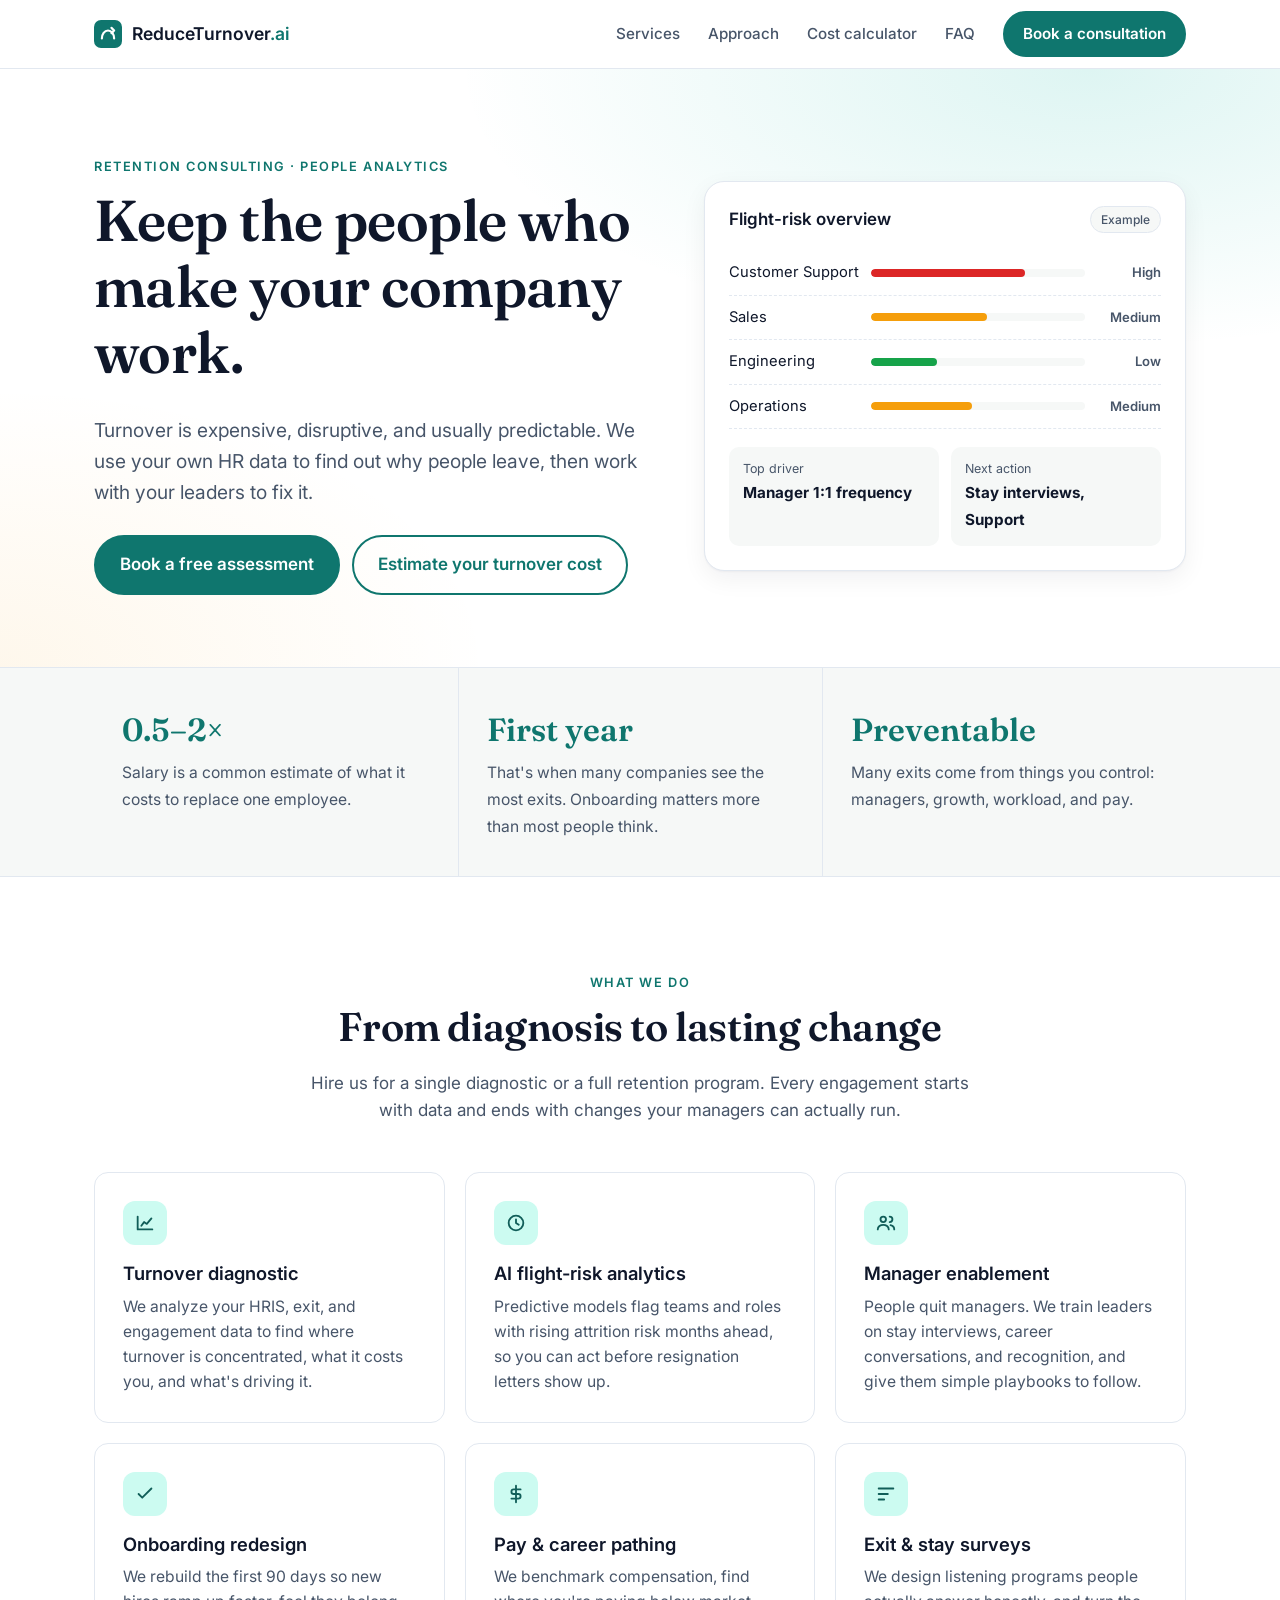
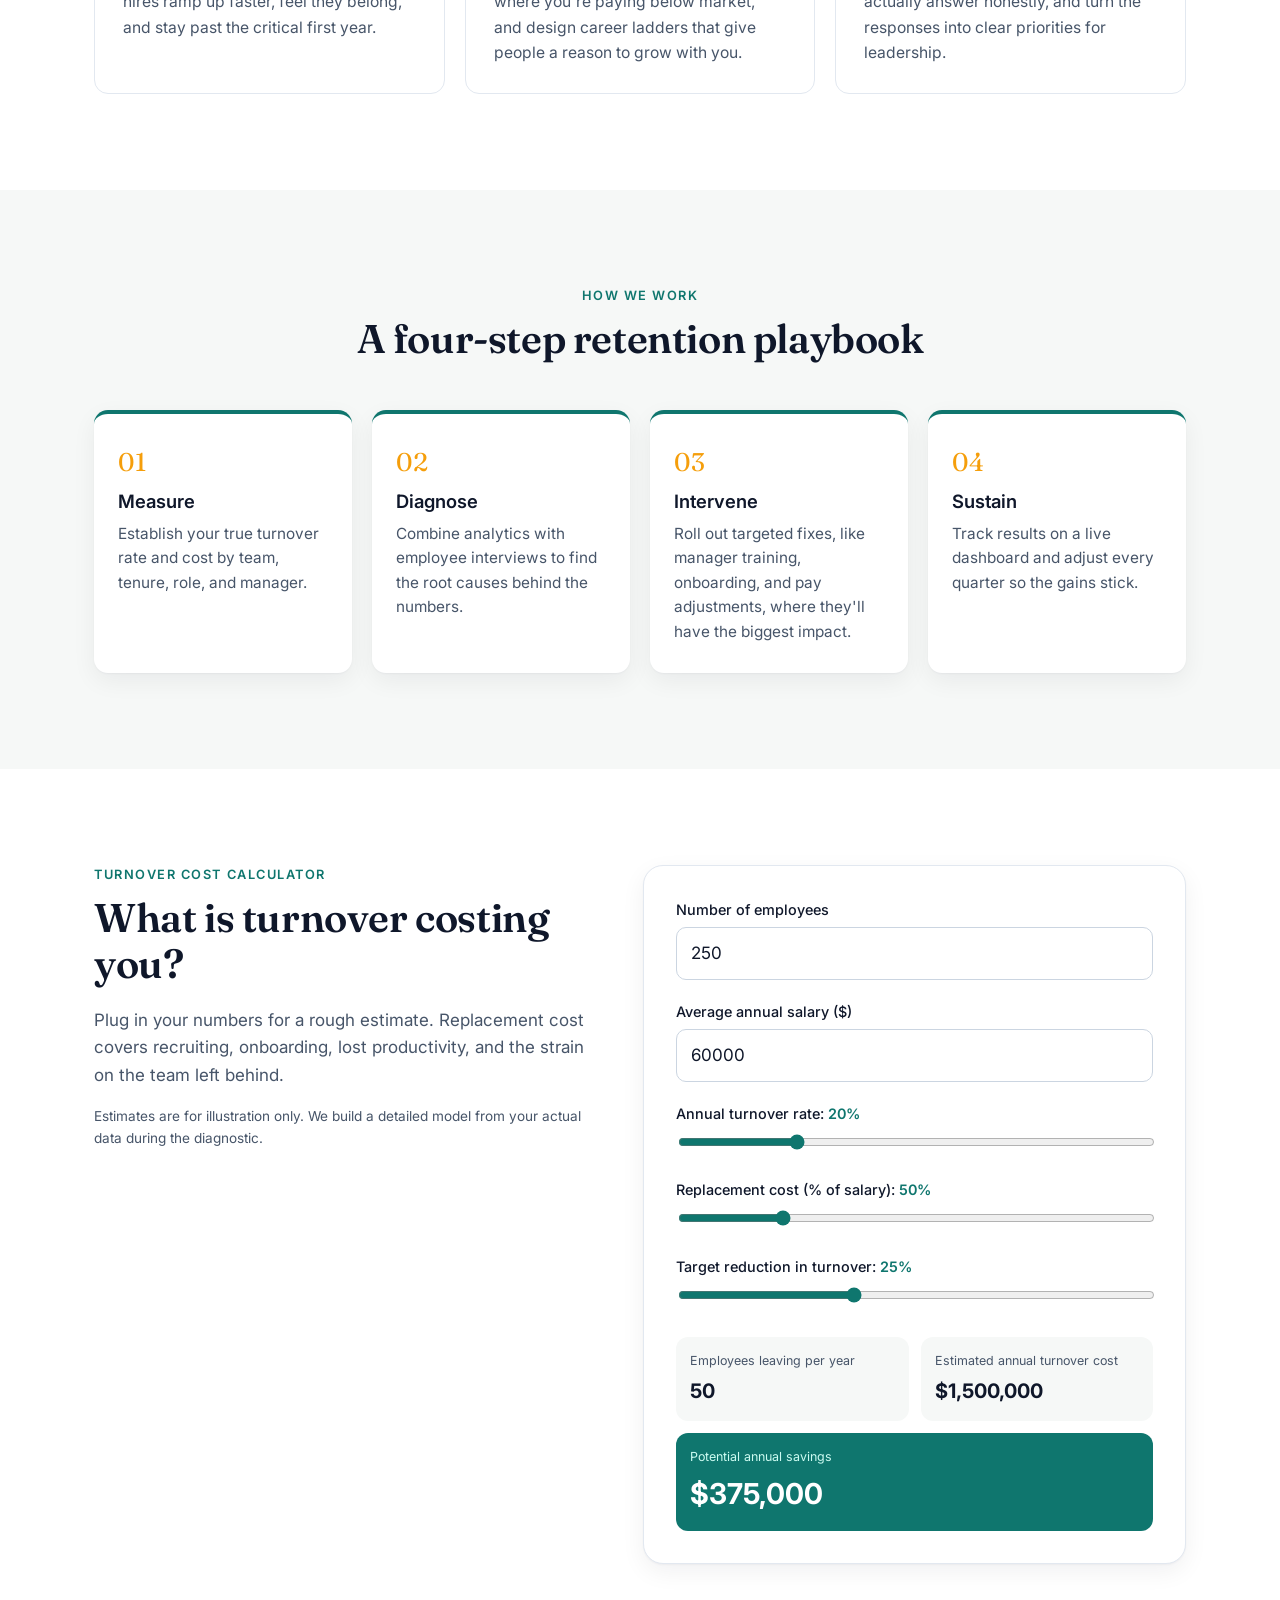
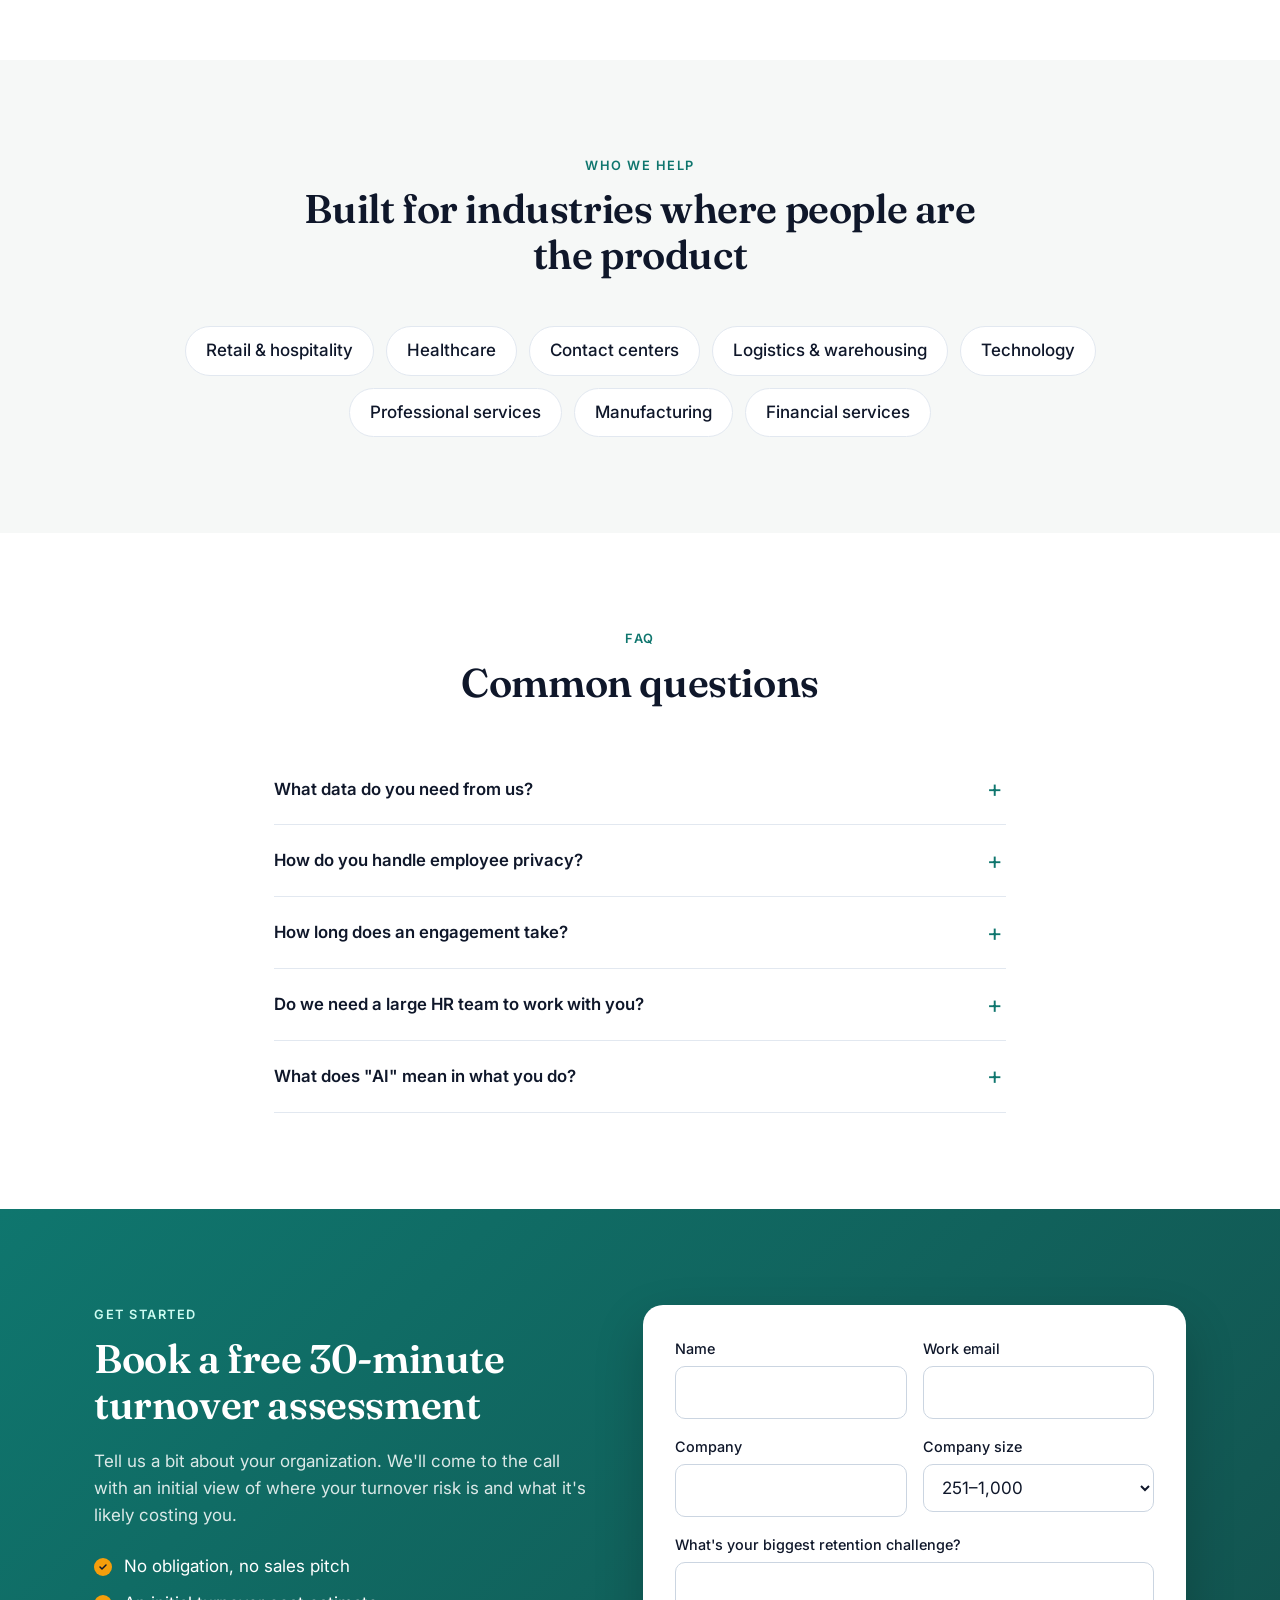
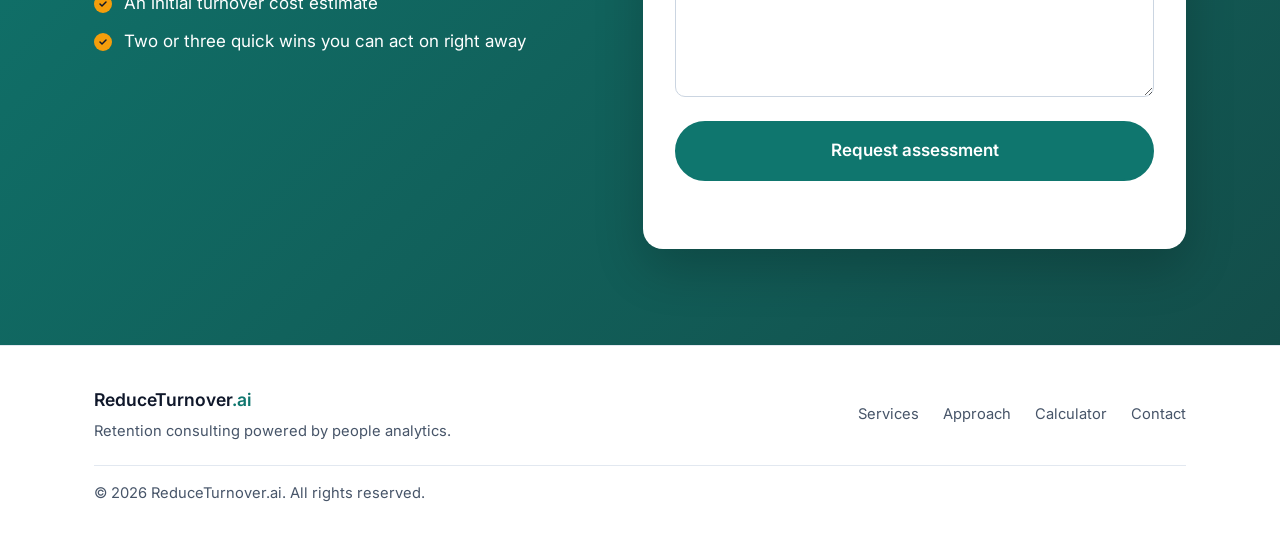
==== reduceturnover-website/index.html @ cee4a5d6 "Add ReduceTurnover.ai marketing website Static single-page site for a turnover-reduction consulting " ====
<!DOCTYPE html>
<html lang="en">
<head>
    <meta charset="utf-8">
    <meta name="viewport" content="width=device-width, initial-scale=1">
    <title>ReduceTurnover.ai | Keep the people who make your company work</title>
    <meta name="description" content="ReduceTurnover.ai is a retention consulting firm. We combine people analytics and hands-on consulting to help companies find why employees leave and fix it.">
    <meta property="og:title" content="ReduceTurnover.ai">
    <meta property="og:description" content="Retention consulting powered by people analytics. Find out why your people leave, and keep them.">
    <meta property="og:type" content="website">
    <meta property="og:url" content="https://reduceturnover.ai">
    <link rel="icon" href="favicon.svg" type="image/svg+xml">
    <link rel="preconnect" href="https://fonts.googleapis.com">
    <link rel="preconnect" href="https://fonts.gstatic.com" crossorigin>
    <link href="https://fonts.googleapis.com/css2?family=Fraunces:opsz,wght@9..144,500;9..144,600&family=Inter:wght@400;500;600&display=swap" rel="stylesheet">
    <link rel="stylesheet" href="styles.css">
</head>
<body>
    <a class="skip-link" href="#main">Skip to content</a>

    <header class="site-header">
        <div class="container nav">
            <a class="logo" href="#top" aria-label="ReduceTurnover.ai home">
                <svg width="28" height="28" viewBox="0 0 32 32" aria-hidden="true">
                    <rect width="32" height="32" rx="8" fill="var(--brand)"/>
                    <path d="M9 21c0-5 3-9 7-9s7 4 7 9" stroke="#fff" stroke-width="2.5" fill="none" stroke-linecap="round"/>
                    <path d="M20 9l3 3-3 3" stroke="#fff" stroke-width="2.5" fill="none" stroke-linecap="round" stroke-linejoin="round"/>
                </svg>
                <span>ReduceTurnover<span class="logo-dot">.ai</span></span>
            </a>
            <button class="nav-toggle" aria-expanded="false" aria-controls="nav-menu" aria-label="Open menu">
                <span></span><span></span><span></span>
            </button>
            <nav id="nav-menu" class="nav-menu">
                <a href="#services">Services</a>
                <a href="#approach">Approach</a>
                <a href="#calculator">Cost calculator</a>
                <a href="#faq">FAQ</a>
                <a class="btn btn-small" href="#contact">Book a consultation</a>
            </nav>
        </div>
    </header>

    <main id="main">
        <!-- Hero -->
        <section class="hero" id="top">
            <div class="container hero-grid">
                <div class="hero-copy">
                    <p class="eyebrow">Retention consulting &middot; People analytics</p>
                    <h1>Keep the people who make your company work.</h1>
                    <p class="lead">
                        Turnover is expensive, disruptive, and usually predictable.
                        We use your own HR data to find out why people leave, then
                        work with your leaders to fix it.
                    </p>
                    <div class="hero-actions">
                        <a class="btn" href="#contact">Book a free assessment</a>
                        <a class="btn btn-ghost" href="#calculator">Estimate your turnover cost</a>
                    </div>
                </div>
                <div class="hero-card" aria-label="Example retention dashboard">
                    <div class="dash-head">
                        <span>Flight-risk overview</span>
                        <span class="pill">Example</span>
                    </div>
                    <ul class="risk-list">
                        <li><span>Customer Support</span><span class="bar"><i style="width:72%" class="high"></i></span><b>High</b></li>
                        <li><span>Sales</span><span class="bar"><i style="width:54%" class="med"></i></span><b>Medium</b></li>
                        <li><span>Engineering</span><span class="bar"><i style="width:31%" class="low"></i></span><b>Low</b></li>
                        <li><span>Operations</span><span class="bar"><i style="width:47%" class="med"></i></span><b>Medium</b></li>
                    </ul>
                    <div class="dash-foot">
                        <div>
                            <small>Top driver</small>
                            <strong>Manager 1:1 frequency</strong>
                        </div>
                        <div>
                            <small>Next action</small>
                            <strong>Stay interviews, Support</strong>
                        </div>
                    </div>
                </div>
            </div>
        </section>

        <!-- Problem stats -->
        <section class="stats">
            <div class="container stats-grid">
                <div class="stat">
                    <strong>0.5&ndash;2&times;</strong>
                    <span>Salary is a common estimate of what it costs to replace one employee.</span>
                </div>
                <div class="stat">
                    <strong>First year</strong>
                    <span>That's when many companies see the most exits. Onboarding matters more than most people think.</span>
                </div>
                <div class="stat">
                    <strong>Preventable</strong>
                    <span>Many exits come from things you control: managers, growth, workload, and pay.</span>
                </div>
            </div>
        </section>

        <!-- Services -->
        <section class="section" id="services">
            <div class="container">
                <div class="section-head">
                    <p class="eyebrow">What we do</p>
                    <h2>From diagnosis to lasting change</h2>
                    <p>Hire us for a single diagnostic or a full retention program. Every engagement starts with data and ends with changes your managers can actually run.</p>
                </div>
                <div class="cards">
                    <article class="card">
                        <div class="icon" aria-hidden="true">
                            <svg viewBox="0 0 24 24"><path d="M4 19V5M4 19h16M8 15l3-4 3 2 5-6"/></svg>
                        </div>
                        <h3>Turnover diagnostic</h3>
                        <p>We analyze your HRIS, exit, and engagement data to find where turnover is concentrated, what it costs you, and what's driving it.</p>
                    </article>
                    <article class="card">
                        <div class="icon" aria-hidden="true">
                            <svg viewBox="0 0 24 24"><circle cx="12" cy="12" r="8"/><path d="M12 8v4l3 2"/></svg>
                        </div>
                        <h3>AI flight-risk analytics</h3>
                        <p>Predictive models flag teams and roles with rising attrition risk months ahead, so you can act before resignation letters show up.</p>
                    </article>
                    <article class="card">
                        <div class="icon" aria-hidden="true">
                            <svg viewBox="0 0 24 24"><circle cx="9" cy="8" r="3"/><path d="M3 19c0-3 3-5 6-5s6 2 6 5M16 11a3 3 0 100-6M21 19c0-2-1.5-4-4-4.6"/></svg>
                        </div>
                        <h3>Manager enablement</h3>
                        <p>People quit managers. We train leaders on stay interviews, career conversations, and recognition, and give them simple playbooks to follow.</p>
                    </article>
                    <article class="card">
                        <div class="icon" aria-hidden="true">
                            <svg viewBox="0 0 24 24"><path d="M5 12l4 4L19 6"/></svg>
                        </div>
                        <h3>Onboarding redesign</h3>
                        <p>We rebuild the first 90 days so new hires ramp up faster, feel they belong, and stay past the critical first year.</p>
                    </article>
                    <article class="card">
                        <div class="icon" aria-hidden="true">
                            <svg viewBox="0 0 24 24"><path d="M12 3v18M17 7H9.5a2.5 2.5 0 000 5h5a2.5 2.5 0 010 5H7"/></svg>
                        </div>
                        <h3>Pay &amp; career pathing</h3>
                        <p>We benchmark compensation, find where you're paying below market, and design career ladders that give people a reason to grow with you.</p>
                    </article>
                    <article class="card">
                        <div class="icon" aria-hidden="true">
                            <svg viewBox="0 0 24 24"><path d="M4 6h16M4 12h10M4 18h6"/></svg>
                        </div>
                        <h3>Exit &amp; stay surveys</h3>
                        <p>We design listening programs people actually answer honestly, and turn the responses into clear priorities for leadership.</p>
                    </article>
                </div>
            </div>
        </section>

        <!-- Approach -->
        <section class="section section-alt" id="approach">
            <div class="container">
                <div class="section-head">
                    <p class="eyebrow">How we work</p>
                    <h2>A four-step retention playbook</h2>
                </div>
                <ol class="steps">
                    <li>
                        <span class="step-num">01</span>
                        <h3>Measure</h3>
                        <p>Establish your true turnover rate and cost by team, tenure, role, and manager.</p>
                    </li>
                    <li>
                        <span class="step-num">02</span>
                        <h3>Diagnose</h3>
                        <p>Combine analytics with employee interviews to find the root causes behind the numbers.</p>
                    </li>
                    <li>
                        <span class="step-num">03</span>
                        <h3>Intervene</h3>
                        <p>Roll out targeted fixes, like manager training, onboarding, and pay adjustments, where they'll have the biggest impact.</p>
                    </li>
                    <li>
                        <span class="step-num">04</span>
                        <h3>Sustain</h3>
                        <p>Track results on a live dashboard and adjust every quarter so the gains stick.</p>
                    </li>
                </ol>
            </div>
        </section>

        <!-- Calculator -->
        <section class="section" id="calculator">
            <div class="container calc-grid">
                <div class="section-head left">
                    <p class="eyebrow">Turnover cost calculator</p>
                    <h2>What is turnover costing you?</h2>
                    <p>Plug in your numbers for a rough estimate. Replacement cost covers recruiting, onboarding, lost productivity, and the strain on the team left behind.</p>
                    <p class="fine">Estimates are for illustration only. We build a detailed model from your actual data during the diagnostic.</p>
                </div>
                <form class="calc" id="calc-form" novalidate>
                    <label>
                        <span>Number of employees</span>
                        <input type="number" id="employees" min="1" value="250" inputmode="numeric">
                    </label>
                    <label>
                        <span>Average annual salary ($)</span>
                        <input type="number" id="salary" min="0" step="1000" value="60000" inputmode="numeric">
                    </label>
                    <label>
                        <span>Annual turnover rate: <output id="rate-out">20%</output></span>
                        <input type="range" id="rate" min="1" max="80" value="20">
                    </label>
                    <label>
                        <span>Replacement cost (% of salary): <output id="cost-out">50%</output></span>
                        <input type="range" id="cost" min="10" max="200" step="5" value="50">
                    </label>
                    <label>
                        <span>Target reduction in turnover: <output id="reduce-out">25%</output></span>
                        <input type="range" id="reduce" min="5" max="60" step="5" value="25">
                    </label>
                    <div class="calc-results" aria-live="polite">
                        <div>
                            <small>Employees leaving per year</small>
                            <strong id="res-leavers">50</strong>
                        </div>
                        <div>
                            <small>Estimated annual turnover cost</small>
                            <strong id="res-cost">$1,500,000</strong>
                        </div>
                        <div class="highlight">
                            <small>Potential annual savings</small>
                            <strong id="res-savings">$375,000</strong>
                        </div>
                    </div>
                </form>
            </div>
        </section>

        <!-- Who we help -->
        <section class="section section-alt">
            <div class="container">
                <div class="section-head">
                    <p class="eyebrow">Who we help</p>
                    <h2>Built for industries where people are the product</h2>
                </div>
                <ul class="industries">
                    <li>Retail &amp; hospitality</li>
                    <li>Healthcare</li>
                    <li>Contact centers</li>
                    <li>Logistics &amp; warehousing</li>
                    <li>Technology</li>
                    <li>Professional services</li>
                    <li>Manufacturing</li>
                    <li>Financial services</li>
                </ul>
            </div>
        </section>

        <!-- FAQ -->
        <section class="section" id="faq">
            <div class="container narrow">
                <div class="section-head">
                    <p class="eyebrow">FAQ</p>
                    <h2>Common questions</h2>
                </div>
                <div class="faq">
                    <details>
                        <summary>What data do you need from us?</summary>
                        <p>At minimum, an anonymized export from your HRIS with hire dates, exit dates, role, team, and manager. Engagement surveys, exit interviews, and compensation data sharpen the analysis, but you don't need them to get started.</p>
                    </details>
                    <details>
                        <summary>How do you handle employee privacy?</summary>
                        <p>We work with de-identified data wherever possible, sign a DPA with every client, and only report results at a group level. Our models never flag individual employees to their managers.</p>
                    </details>
                    <details>
                        <summary>How long does an engagement take?</summary>
                        <p>A turnover diagnostic usually takes 4&ndash;6 weeks. Full retention programs run 6&ndash;12 months, with results tracked from the first quarter.</p>
                    </details>
                    <details>
                        <summary>Do we need a large HR team to work with you?</summary>
                        <p>No. Many of our clients have a small HR function. We do the heavy lifting and hand over tools and playbooks your team can keep running.</p>
                    </details>
                    <details>
                        <summary>What does "AI" mean in what you do?</summary>
                        <p>We use machine-learning models to spot patterns in your workforce data, such as which combinations of tenure, workload, and manager changes come before exits. People make the decisions. The models help you know where to look first.</p>
                    </details>
                </div>
            </div>
        </section>

        <!-- Contact -->
        <section class="section contact" id="contact">
            <div class="container contact-grid">
                <div>
                    <p class="eyebrow light">Get started</p>
                    <h2>Book a free 30-minute turnover assessment</h2>
                    <p>Tell us a bit about your organization. We'll come to the call with an initial view of where your turnover risk is and what it's likely costing you.</p>
                    <ul class="checks">
                        <li>No obligation, no sales pitch</li>
                        <li>An initial turnover cost estimate</li>
                        <li>Two or three quick wins you can act on right away</li>
                    </ul>
                </div>
                <form class="contact-form" id="contact-form" action="mailto:hello@reduceturnover.ai" method="post" enctype="text/plain">
                    <label>
                        <span>Name</span>
                        <input type="text" name="name" autocomplete="name" required>
                    </label>
                    <label>
                        <span>Work email</span>
                        <input type="email" name="email" autocomplete="email" required>
                    </label>
                    <label>
                        <span>Company</span>
                        <input type="text" name="company" autocomplete="organization">
                    </label>
                    <label>
                        <span>Company size</span>
                        <select name="size">
                            <option>1&ndash;50</option>
                            <option>51&ndash;250</option>
                            <option selected>251&ndash;1,000</option>
                            <option>1,001&ndash;5,000</option>
                            <option>5,000+</option>
                        </select>
                    </label>
                    <label class="full">
                        <span>What's your biggest retention challenge?</span>
                        <textarea name="message" rows="4"></textarea>
                    </label>
                    <button class="btn full" type="submit">Request assessment</button>
                    <p class="form-status full" id="form-status" role="status"></p>
                </form>
            </div>
        </section>
    </main>

    <footer class="site-footer">
        <div class="container footer-grid">
            <div>
                <a class="logo" href="#top">
                    <span>ReduceTurnover<span class="logo-dot">.ai</span></span>
                </a>
                <p>Retention consulting powered by people analytics.</p>
            </div>
            <nav aria-label="Footer">
                <a href="#services">Services</a>
                <a href="#approach">Approach</a>
                <a href="#calculator">Calculator</a>
                <a href="#contact">Contact</a>
            </nav>
            <p class="copyright">&copy; <span id="year">2026</span> ReduceTurnover.ai. All rights reserved.</p>
        </div>
    </footer>

    <script src="script.js"></script>
</body>
</html>
---- reduceturnover-website/styles.css ----
:root {
    --brand: #0f766e;
    --brand-dark: #115e59;
    --brand-soft: #ccfbf1;
    --accent: #f59e0b;
    --ink: #0f172a;
    --muted: #475569;
    --line: #e2e8f0;
    --bg: #ffffff;
    --bg-alt: #f6f8f7;
    --card: #ffffff;
    --high: #dc2626;
    --med: #f59e0b;
    --low: #16a34a;
    --radius: 14px;
    --shadow: 0 1px 2px rgba(15, 23, 42, .04), 0 8px 24px rgba(15, 23, 42, .06);
    --font-sans: "Inter", system-ui, -apple-system, "Segoe UI", Roboto, sans-serif;
    --font-serif: "Fraunces", Georgia, serif;
}

*,
*::before,
*::after {
    box-sizing: border-box;
}

html {
    scroll-behavior: smooth;
    scroll-padding-top: 80px;
}

body {
    margin: 0;
    font-family: var(--font-sans);
    font-size: 17px;
    line-height: 1.6;
    color: var(--ink);
    background: var(--bg);
    -webkit-font-smoothing: antialiased;
}

img,
svg {
    display: block;
}

a {
    color: var(--brand);
}

h1,
h2,
h3 {
    line-height: 1.15;
    margin: 0 0 .5em;
}

h1,
h2 {
    font-family: var(--font-serif);
    font-weight: 600;
    letter-spacing: -.01em;
}

h1 {
    font-size: clamp(2.3rem, 5vw, 3.6rem);
}

h2 {
    font-size: clamp(1.8rem, 3.5vw, 2.5rem);
}

h3 {
    font-size: 1.15rem;
    font-weight: 600;
}

p {
    margin: 0 0 1em;
}

.container {
    width: 100%;
    max-width: 1140px;
    margin: 0 auto;
    padding: 0 24px;
}

.narrow {
    max-width: 780px;
}

.skip-link {
    position: absolute;
    left: -9999px;
    top: 8px;
    background: var(--ink);
    color: #fff;
    padding: 8px 14px;
    border-radius: 8px;
    z-index: 100;
}

.skip-link:focus {
    left: 8px;
}

:focus-visible {
    outline: 3px solid var(--accent);
    outline-offset: 2px;
}

/* Buttons */
.btn {
    display: inline-flex;
    align-items: center;
    justify-content: center;
    gap: 8px;
    padding: 14px 24px;
    border: 2px solid var(--brand);
    border-radius: 999px;
    background: var(--brand);
    color: #fff;
    font: inherit;
    font-weight: 600;
    text-decoration: none;
    cursor: pointer;
    transition: background .15s, border-color .15s, transform .15s;
}

.btn:hover {
    background: var(--brand-dark);
    border-color: var(--brand-dark);
    transform: translateY(-1px);
}

.btn-ghost {
    background: transparent;
    color: var(--brand);
}

.btn-ghost:hover {
    background: var(--brand-soft);
    border-color: var(--brand);
}

.btn-small {
    padding: 9px 18px;
    font-size: .95rem;
}

.eyebrow {
    font-size: .8rem;
    font-weight: 600;
    letter-spacing: .12em;
    text-transform: uppercase;
    color: var(--brand);
    margin-bottom: .8em;
}

.eyebrow.light {
    color: var(--brand-soft);
}

/* Header */
.site-header {
    position: sticky;
    top: 0;
    z-index: 50;
    background: rgba(255, 255, 255, .9);
    backdrop-filter: saturate(180%) blur(10px);
    border-bottom: 1px solid var(--line);
}

.nav {
    display: flex;
    align-items: center;
    justify-content: space-between;
    height: 68px;
}

.logo {
    display: inline-flex;
    align-items: center;
    gap: 10px;
    font-weight: 600;
    font-size: 1.1rem;
    color: var(--ink);
    text-decoration: none;
}

.logo-dot {
    color: var(--brand);
}

.nav-menu {
    display: flex;
    align-items: center;
    gap: 28px;
}

.nav-menu a:not(.btn) {
    color: var(--muted);
    text-decoration: none;
    font-weight: 500;
    font-size: .95rem;
}

.nav-menu a:not(.btn):hover {
    color: var(--ink);
}

.nav-toggle {
    display: none;
    width: 44px;
    height: 44px;
    padding: 10px;
    border: 0;
    background: none;
    cursor: pointer;
}

.nav-toggle span {
    display: block;
    height: 2px;
    margin: 5px 0;
    background: var(--ink);
    border-radius: 2px;
}

/* Hero */
.hero {
    padding: 88px 0 72px;
    background:
        radial-gradient(900px 400px at 85% 0%, rgba(20, 184, 166, .14), transparent 70%),
        radial-gradient(700px 400px at 0% 100%, rgba(245, 158, 11, .08), transparent 70%);
}

.hero-grid {
    display: grid;
    grid-template-columns: 1.15fr 1fr;
    gap: 56px;
    align-items: center;
}

.lead {
    font-size: 1.2rem;
    color: var(--muted);
    max-width: 560px;
}

.hero-actions {
    display: flex;
    flex-wrap: wrap;
    gap: 12px;
    margin-top: 28px;
}

.hero-card {
    background: var(--card);
    border: 1px solid var(--line);
    border-radius: 20px;
    box-shadow: var(--shadow);
    padding: 24px;
}

.dash-head {
    display: flex;
    justify-content: space-between;
    align-items: center;
    font-weight: 600;
    margin-bottom: 18px;
}

.pill {
    font-size: .75rem;
    font-weight: 500;
    padding: 3px 10px;
    border-radius: 999px;
    background: var(--bg-alt);
    color: var(--muted);
    border: 1px solid var(--line);
}

.risk-list {
    list-style: none;
    margin: 0;
    padding: 0;
}

.risk-list li {
    display: grid;
    grid-template-columns: 130px 1fr 64px;
    align-items: center;
    gap: 12px;
    padding: 10px 0;
    font-size: .92rem;
    border-bottom: 1px dashed var(--line);
}

.risk-list b {
    font-weight: 600;
    font-size: .82rem;
    text-align: right;
    color: var(--muted);
}

.bar {
    height: 8px;
    background: var(--bg-alt);
    border-radius: 99px;
    overflow: hidden;
}

.bar i {
    display: block;
    height: 100%;
    border-radius: 99px;
}

.bar .high { background: var(--high); }
.bar .med { background: var(--med); }
.bar .low { background: var(--low); }

.dash-foot {
    display: grid;
    grid-template-columns: 1fr 1fr;
    gap: 12px;
    margin-top: 18px;
}

.dash-foot div {
    background: var(--bg-alt);
    border-radius: 10px;
    padding: 12px 14px;
}

.dash-foot small,
.calc-results small {
    display: block;
    color: var(--muted);
    font-size: .78rem;
}

.dash-foot strong {
    font-size: .95rem;
}

/* Stats */
.stats {
    border-top: 1px solid var(--line);
    border-bottom: 1px solid var(--line);
    background: var(--bg-alt);
}

.stats-grid {
    display: grid;
    grid-template-columns: repeat(3, 1fr);
}

.stat {
    padding: 36px 28px;
}

.stat + .stat {
    border-left: 1px solid var(--line);
}

.stat strong {
    display: block;
    font-family: var(--font-serif);
    font-size: 2rem;
    font-weight: 600;
    color: var(--brand);
    margin-bottom: 4px;
}

.stat span {
    color: var(--muted);
    font-size: .98rem;
}

/* Sections */
.section {
    padding: 96px 0;
}

.section-alt {
    background: var(--bg-alt);
}

.section-head {
    max-width: 680px;
    margin: 0 auto 48px;
    text-align: center;
}

.section-head p:not(.eyebrow) {
    color: var(--muted);
}

.section-head.left {
    text-align: left;
    margin: 0;
}

/* Service cards */
.cards {
    display: grid;
    grid-template-columns: repeat(3, 1fr);
    gap: 20px;
}

.card {
    background: var(--card);
    border: 1px solid var(--line);
    border-radius: var(--radius);
    padding: 28px;
    transition: box-shadow .2s, transform .2s;
}

.card:hover {
    box-shadow: var(--shadow);
    transform: translateY(-2px);
}

.card p {
    color: var(--muted);
    margin: 0;
    font-size: .98rem;
}

.icon {
    width: 44px;
    height: 44px;
    display: grid;
    place-items: center;
    border-radius: 12px;
    background: var(--brand-soft);
    margin-bottom: 18px;
}

.icon svg {
    width: 22px;
    height: 22px;
    fill: none;
    stroke: var(--brand-dark);
    stroke-width: 2;
    stroke-linecap: round;
    stroke-linejoin: round;
}

/* Steps */
.steps {
    list-style: none;
    margin: 0;
    padding: 0;
    display: grid;
    grid-template-columns: repeat(4, 1fr);
    gap: 20px;
    counter-reset: step;
}

.steps li {
    position: relative;
    background: var(--card);
    border-radius: var(--radius);
    padding: 28px 24px;
    border-top: 4px solid var(--brand);
    box-shadow: var(--shadow);
}

.steps p {
    color: var(--muted);
    margin: 0;
    font-size: .96rem;
}

.step-num {
    display: block;
    font-family: var(--font-serif);
    font-size: 1.6rem;
    color: var(--accent);
    margin-bottom: 8px;
}

/* Calculator */
.calc-grid {
    display: grid;
    grid-template-columns: 1fr 1.1fr;
    gap: 56px;
    align-items: start;
}

.fine {
    font-size: .85rem;
}

.calc {
    display: grid;
    gap: 20px;
    background: var(--card);
    border: 1px solid var(--line);
    border-radius: 20px;
    padding: 32px;
    box-shadow: var(--shadow);
}

label span {
    display: block;
    font-size: .9rem;
    font-weight: 500;
    margin-bottom: 6px;
}

output {
    color: var(--brand);
    font-weight: 600;
}

input[type="number"],
input[type="text"],
input[type="email"],
select,
textarea {
    width: 100%;
    padding: 12px 14px;
    border: 1px solid #cbd5e1;
    border-radius: 10px;
    font: inherit;
    color: var(--ink);
    background: #fff;
}

input:focus,
select:focus,
textarea:focus {
    outline: none;
    border-color: var(--brand);
    box-shadow: 0 0 0 3px rgba(15, 118, 110, .18);
}

input[type="range"] {
    width: 100%;
    accent-color: var(--brand);
}

.calc-results {
    display: grid;
    grid-template-columns: 1fr 1fr;
    gap: 12px;
    margin-top: 6px;
}

.calc-results div {
    background: var(--bg-alt);
    border-radius: 12px;
    padding: 14px;
}

.calc-results strong {
    display: block;
    font-size: 1.25rem;
    margin-top: 4px;
    white-space: nowrap;
}

.calc-results .highlight {
    grid-column: 1 / -1;
    background: var(--brand);
    color: #fff;
}

.calc-results .highlight strong {
    font-size: 1.8rem;
}

.calc-results .highlight small {
    color: var(--brand-soft);
}

/* Industries */
.industries {
    list-style: none;
    margin: 0;
    padding: 0;
    display: flex;
    flex-wrap: wrap;
    justify-content: center;
    gap: 12px;
}

.industries li {
    padding: 10px 20px;
    border: 1px solid var(--line);
    background: var(--card);
    border-radius: 999px;
    font-weight: 500;
}

/* FAQ */
.faq details {
    border-bottom: 1px solid var(--line);
    padding: 6px 0;
}

.faq summary {
    cursor: pointer;
    list-style: none;
    padding: 16px 40px 16px 0;
    font-weight: 600;
    font-size: 1.05rem;
    position: relative;
}

.faq summary::-webkit-details-marker {
    display: none;
}

.faq summary::after {
    content: "+";
    position: absolute;
    right: 4px;
    top: 50%;
    transform: translateY(-50%);
    font-size: 1.5rem;
    font-weight: 400;
    color: var(--brand);
    transition: transform .2s;
}

.faq details[open] summary::after {
    transform: translateY(-50%) rotate(45deg);
}

.faq details p {
    color: var(--muted);
    padding-right: 40px;
}

/* Contact */
.contact {
    background: linear-gradient(135deg, #0f766e, #134e4a);
    color: #fff;
}

.contact p {
    color: rgba(255, 255, 255, .85);
}

.contact-grid {
    display: grid;
    grid-template-columns: 1fr 1.1fr;
    gap: 56px;
    align-items: start;
}

.checks {
    list-style: none;
    padding: 0;
    margin: 24px 0 0;
}

.checks li {
    position: relative;
    padding-left: 30px;
    margin-bottom: 10px;
}

.checks li::before {
    content: "";
    position: absolute;
    left: 0;
    top: 5px;
    width: 18px;
    height: 18px;
    border-radius: 50%;
    background: var(--accent) url("data:image/svg+xml,%3Csvg xmlns='http://www.w3.org/2000/svg' viewBox='0 0 24 24'%3E%3Cpath d='M6 12l4 4 8-8' stroke='%230f172a' stroke-width='3' fill='none' stroke-linecap='round' stroke-linejoin='round'/%3E%3C/svg%3E") center/12px no-repeat;
}

.contact-form {
    display: grid;
    grid-template-columns: 1fr 1fr;
    gap: 16px;
    background: #fff;
    color: var(--ink);
    padding: 32px;
    border-radius: 20px;
    box-shadow: 0 20px 50px rgba(0, 0, 0, .2);
}

.contact-form .full {
    grid-column: 1 / -1;
}

.form-status {
    margin: 0;
    min-height: 1.4em;
    font-size: .9rem;
    color: var(--brand-dark) !important;
}

/* Footer */
.site-footer {
    padding: 40px 0;
    border-top: 1px solid var(--line);
    font-size: .92rem;
    color: var(--muted);
}

.footer-grid {
    display: grid;
    grid-template-columns: 1fr auto;
    gap: 16px 32px;
    align-items: center;
}

.footer-grid p {
    margin: 6px 0 0;
}

.site-footer nav {
    display: flex;
    gap: 24px;
}

.site-footer nav a {
    color: var(--muted);
    text-decoration: none;
}

.site-footer nav a:hover {
    color: var(--ink);
}

.copyright {
    grid-column: 1 / -1;
    padding-top: 16px;
    border-top: 1px solid var(--line);
}

/* Responsive */
@media (max-width: 960px) {
    .hero-grid,
    .calc-grid,
    .contact-grid {
        grid-template-columns: 1fr;
        gap: 40px;
    }

    .cards {
        grid-template-columns: repeat(2, 1fr);
    }

    .steps {
        grid-template-columns: repeat(2, 1fr);
    }
}

@media (max-width: 760px) {
    body {
        font-size: 16px;
    }

    .container {
        padding: 0 16px;
    }

    .nav-toggle {
        display: block;
    }

    .nav-menu {
        display: none;
        position: absolute;
        top: 68px;
        left: 0;
        right: 0;
        flex-direction: column;
        align-items: stretch;
        gap: 0;
        padding: 8px 16px 20px;
        background: #fff;
        border-bottom: 1px solid var(--line);
        box-shadow: var(--shadow);
    }

    .nav-menu.open {
        display: flex;
    }

    .nav-menu a:not(.btn) {
        padding: 14px 4px;
        border-bottom: 1px solid var(--line);
    }

    .nav-menu .btn {
        margin-top: 14px;
    }

    .hero {
        padding: 56px 0 48px;
    }

    .section {
        padding: 64px 0;
    }

    .stats-grid,
    .cards,
    .steps {
        grid-template-columns: 1fr;
    }

    .stat + .stat {
        border-left: 0;
        border-top: 1px solid var(--line);
    }

    .stat {
        padding: 24px 0;
    }

    .risk-list li {
        grid-template-columns: 110px 1fr 56px;
    }

    .calc,
    .contact-form {
        padding: 22px;
    }

    .contact-form {
        grid-template-columns: 1fr;
    }

    .footer-grid {
        grid-template-columns: 1fr;
    }

    .site-footer nav {
        flex-wrap: wrap;
        gap: 12px 20px;
    }
}

@media (prefers-reduced-motion: reduce) {
    html {
        scroll-behavior: auto;
    }

    * {
        transition: none !important;
    }
}
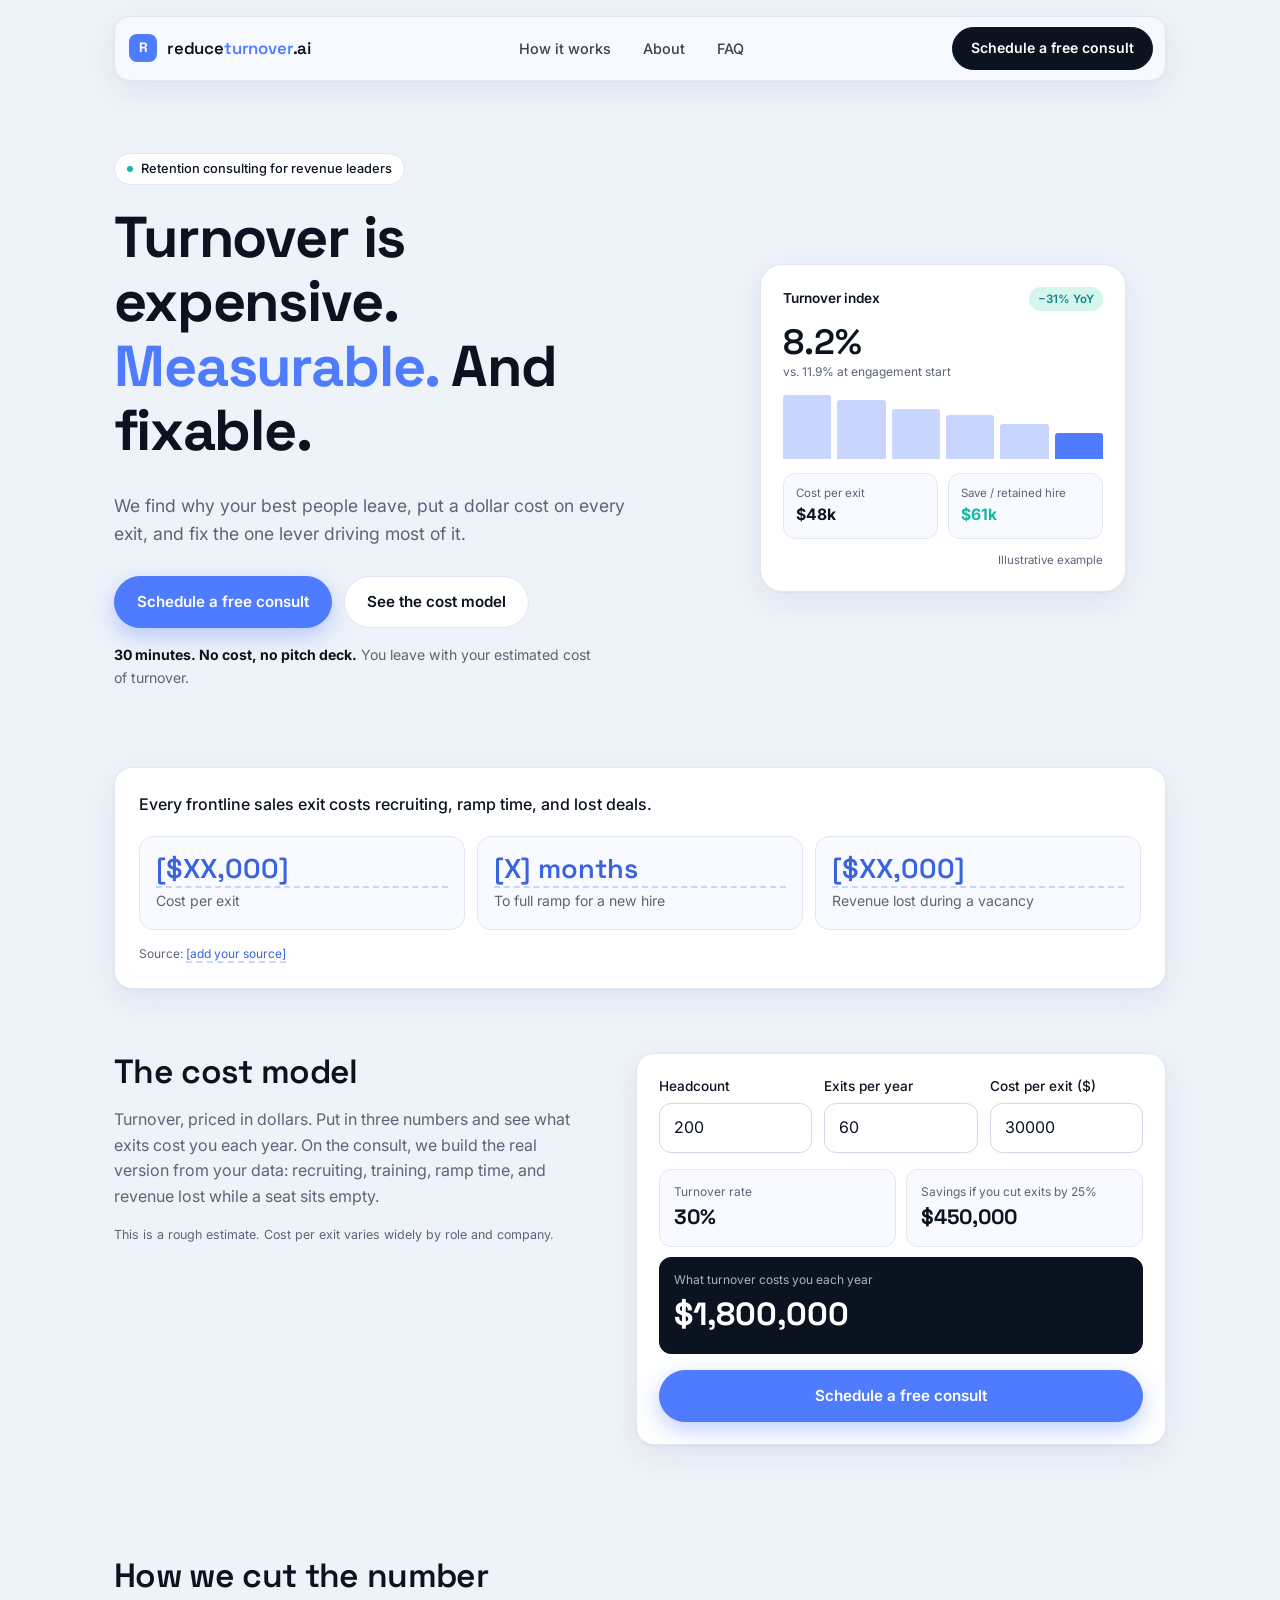
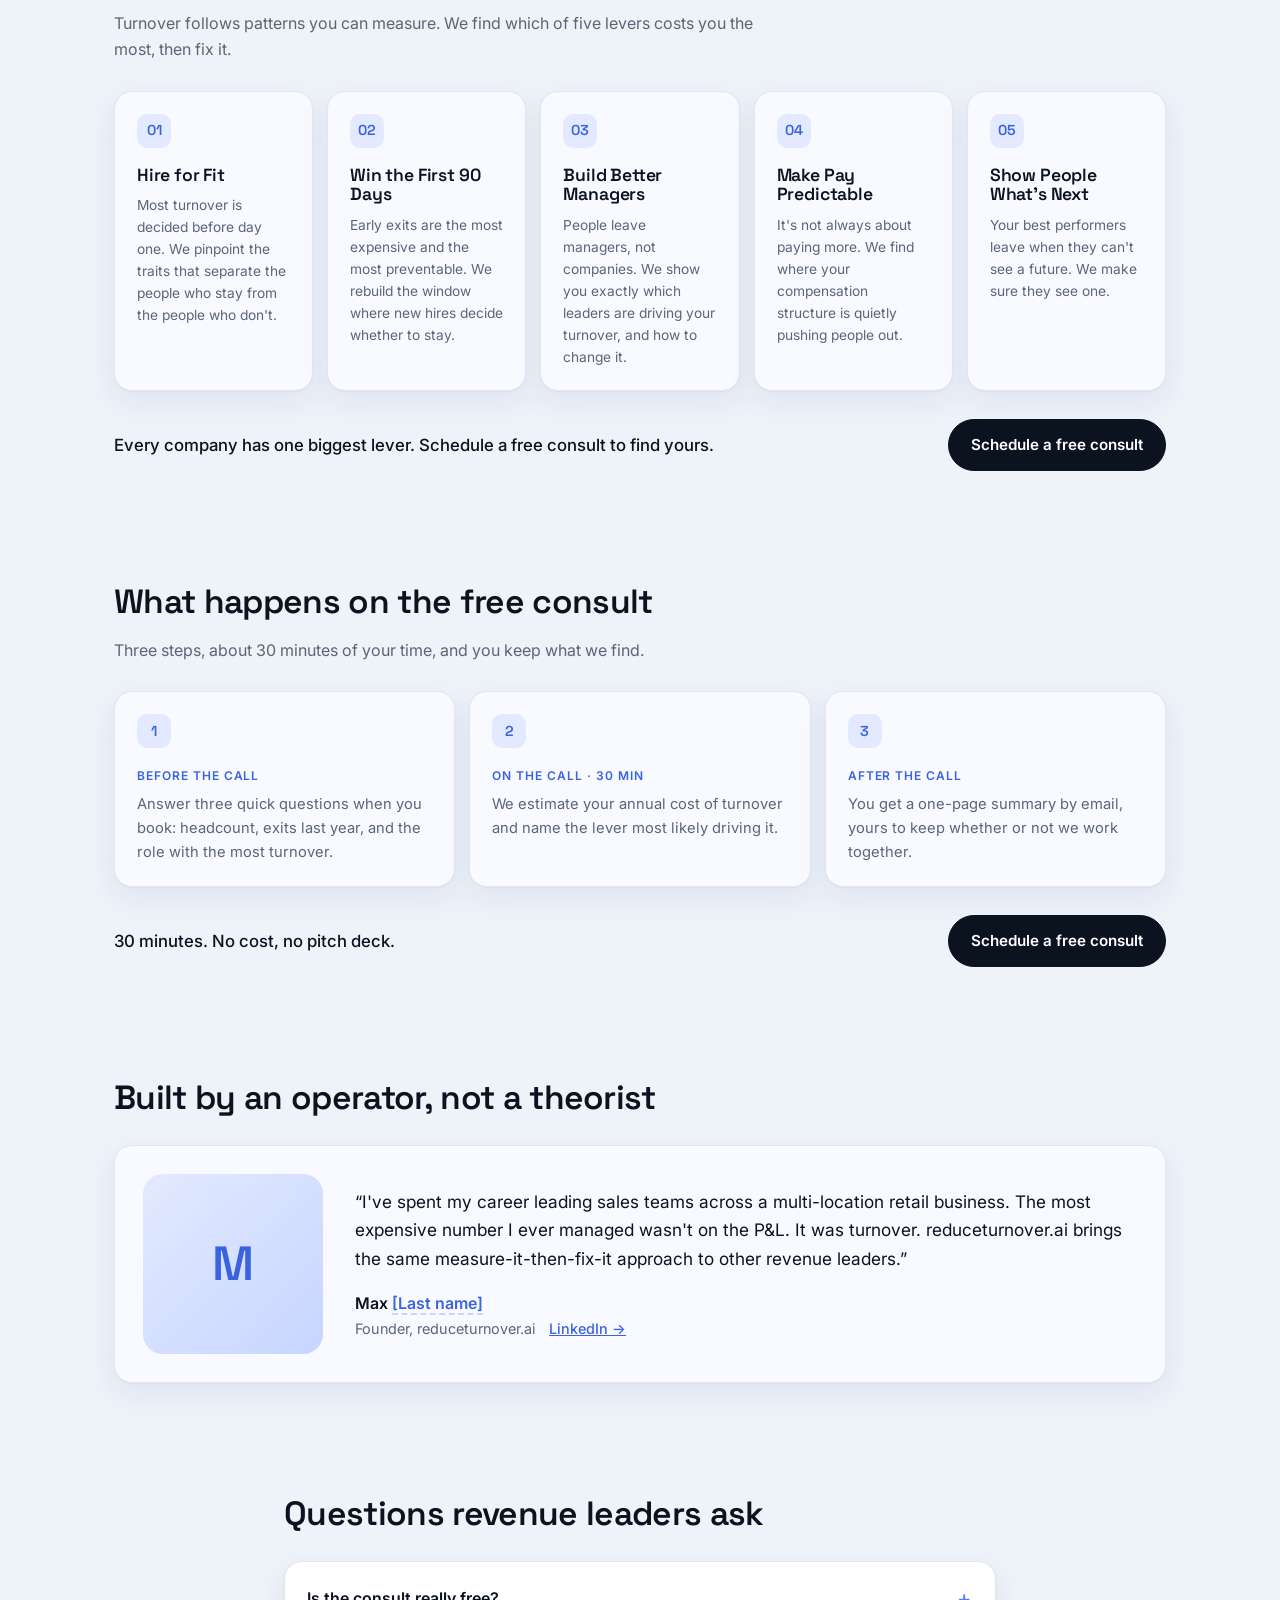
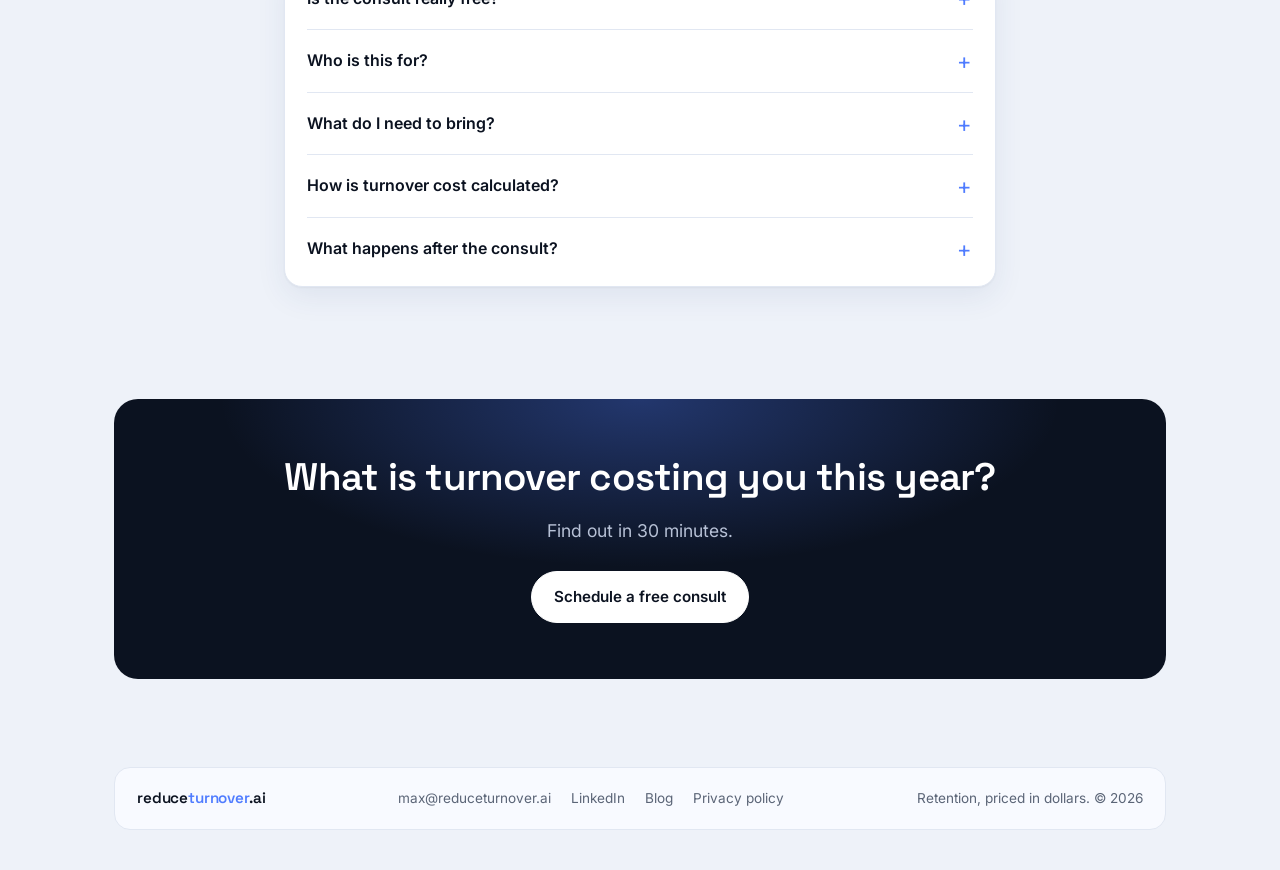
==== commit e6ea7afd: "Rebuild reduceturnover.ai site from launch package Single landing page aimed at one action, "Schedul" ====
--- a/reduceturnover-website/index.html
+++ b/reduceturnover-website/index.html
@@ -3,40 +3,110 @@
 <head>
     <meta charset="utf-8">
     <meta name="viewport" content="width=device-width, initial-scale=1">
-    <title>ReduceTurnover.ai | Keep the people who make your company work</title>
-    <meta name="description" content="ReduceTurnover.ai is a retention consulting firm. We combine people analytics and hands-on consulting to help companies find why employees leave and fix it.">
-    <meta property="og:title" content="ReduceTurnover.ai">
-    <meta property="og:description" content="Retention consulting powered by people analytics. Find out why your people leave, and keep them.">
+    <title>Reduce Turnover | Retention Consulting for Revenue Leaders</title>
+    <meta name="description" content="We diagnose why your best people leave, price the real cost of every exit, and fix the lever driving your turnover. Book a free 30-minute diagnosis.">
+    <link rel="canonical" href="https://reduceturnover.ai/">
+
     <meta property="og:type" content="website">
-    <meta property="og:url" content="https://reduceturnover.ai">
+    <meta property="og:site_name" content="reduceturnover.ai">
+    <meta property="og:url" content="https://reduceturnover.ai/">
+    <meta property="og:title" content="Turnover is expensive. Measurable. And fixable.">
+    <meta property="og:description" content="Retention consulting for revenue leaders. We price every exit in dollars and fix the biggest lever behind your turnover.">
+    <meta property="og:image" content="https://reduceturnover.ai/og-image.png">
+    <meta property="og:image:width" content="1200">
+    <meta property="og:image:height" content="630">
+    <meta name="twitter:card" content="summary_large_image">
+
     <link rel="icon" href="favicon.svg" type="image/svg+xml">
     <link rel="preconnect" href="https://fonts.googleapis.com">
     <link rel="preconnect" href="https://fonts.gstatic.com" crossorigin>
-    <link href="https://fonts.googleapis.com/css2?family=Fraunces:opsz,wght@9..144,500;9..144,600&family=Inter:wght@400;500;600&display=swap" rel="stylesheet">
+    <link href="https://fonts.googleapis.com/css2?family=Inter:wght@400;500;600&family=Space+Grotesk:wght@500;600;700&display=swap" rel="stylesheet">
     <link rel="stylesheet" href="styles.css">
+
+    <!-- Analytics: uncomment ONE of these once the domain is live. -->
+    <!-- <script defer data-domain="reduceturnover.ai" src="https://plausible.io/js/script.js"></script> -->
+    <!-- <script async src="https://www.googletagmanager.com/gtag/js?id=G-XXXXXXX"></script>
+    <script>window.dataLayer=window.dataLayer||[];function gtag(){dataLayer.push(arguments);}gtag('js',new Date());gtag('config','G-XXXXXXX');</script> -->
+
+    <script type="application/ld+json">
+    {
+        "@context": "https://schema.org",
+        "@graph": [
+            {
+                "@type": "Organization",
+                "@id": "https://reduceturnover.ai/#org",
+                "name": "reduceturnover.ai",
+                "url": "https://reduceturnover.ai/",
+                "logo": "https://reduceturnover.ai/favicon.svg",
+                "email": "max@reduceturnover.ai",
+                "slogan": "Retention, priced in dollars.",
+                "founder": {
+                    "@type": "Person",
+                    "name": "Max [Last name]",
+                    "jobTitle": "Founder",
+                    "sameAs": ["https://www.linkedin.com/in/your-profile"]
+                }
+            },
+            {
+                "@type": "ProfessionalService",
+                "@id": "https://reduceturnover.ai/#service",
+                "name": "reduceturnover.ai",
+                "url": "https://reduceturnover.ai/",
+                "description": "Retention consulting for sales and revenue leaders. We diagnose why your best people leave, price the real cost of every exit, and fix the lever driving your turnover.",
+                "areaServed": "United States",
+                "parentOrganization": { "@id": "https://reduceturnover.ai/#org" },
+                "serviceType": "Employee retention consulting"
+            },
+            {
+                "@type": "FAQPage",
+                "mainEntity": [
+                    {
+                        "@type": "Question",
+                        "name": "Is the consult really free?",
+                        "acceptedAnswer": { "@type": "Answer", "text": "Yes. It's 30 minutes with no obligation." }
+                    },
+                    {
+                        "@type": "Question",
+                        "name": "Who is this for?",
+                        "acceptedAnswer": { "@type": "Answer", "text": "Sales and revenue leaders with frontline, commissioned, or retail teams." }
+                    },
+                    {
+                        "@type": "Question",
+                        "name": "What do I need to bring?",
+                        "acceptedAnswer": { "@type": "Answer", "text": "Your rough headcount and how many people left last year. That's enough to start." }
+                    },
+                    {
+                        "@type": "Question",
+                        "name": "How is turnover cost calculated?",
+                        "acceptedAnswer": { "@type": "Answer", "text": "We add up recruiting, training, ramp time, and the revenue lost while the seat is empty or filled by someone still ramping." }
+                    },
+                    {
+                        "@type": "Question",
+                        "name": "What happens after the consult?",
+                        "acceptedAnswer": { "@type": "Answer", "text": "If there's a fit, we propose a focused engagement on your biggest lever. If not, you keep the one-page summary." }
+                    }
+                ]
+            }
+        ]
+    }
+    </script>
 </head>
 <body>
     <a class="skip-link" href="#main">Skip to content</a>
 
     <header class="site-header">
-        <div class="container nav">
-            <a class="logo" href="#top" aria-label="ReduceTurnover.ai home">
-                <svg width="28" height="28" viewBox="0 0 32 32" aria-hidden="true">
-                    <rect width="32" height="32" rx="8" fill="var(--brand)"/>
-                    <path d="M9 21c0-5 3-9 7-9s7 4 7 9" stroke="#fff" stroke-width="2.5" fill="none" stroke-linecap="round"/>
-                    <path d="M20 9l3 3-3 3" stroke="#fff" stroke-width="2.5" fill="none" stroke-linecap="round" stroke-linejoin="round"/>
-                </svg>
-                <span>ReduceTurnover<span class="logo-dot">.ai</span></span>
-            </a>
-            <button class="nav-toggle" aria-expanded="false" aria-controls="nav-menu" aria-label="Open menu">
-                <span></span><span></span><span></span>
-            </button>
-            <nav id="nav-menu" class="nav-menu">
-                <a href="#services">Services</a>
-                <a href="#approach">Approach</a>
-                <a href="#calculator">Cost calculator</a>
-                <a href="#faq">FAQ</a>
-                <a class="btn btn-small" href="#contact">Book a consultation</a>
+        <div class="container">
+            <nav class="nav" aria-label="Main">
+                <a class="logo" href="#top" aria-label="reduceturnover.ai home">
+                    <span class="logo-mark" aria-hidden="true">R</span>
+                    <span>reduce<b>turnover</b>.ai</span>
+                </a>
+                <div class="nav-links">
+                    <a href="#how-it-works">How it works</a>
+                    <a href="#about">About</a>
+                    <a href="#faq">FAQ</a>
+                </div>
+                <a class="btn btn-small" href="mailto:max@reduceturnover.ai?subject=Free%20consult" data-consult data-cta="nav">Schedule a free consult</a>
             </nav>
         </div>
     </header>
@@ -45,214 +115,204 @@
         <!-- Hero -->
         <section class="hero" id="top">
             <div class="container hero-grid">
-                <div class="hero-copy">
-                    <p class="eyebrow">Retention consulting &middot; People analytics</p>
-                    <h1>Keep the people who make your company work.</h1>
-                    <p class="lead">
-                        Turnover is expensive, disruptive, and usually predictable.
-                        We use your own HR data to find out why people leave, then
-                        work with your leaders to fix it.
-                    </p>
+                <div>
+                    <p class="tag">Retention consulting for revenue leaders</p>
+                    <h1>Turnover is expensive. <span class="accent">Measurable.</span> And fixable.</h1>
+                    <p class="lead">We find why your best people leave, put a dollar cost on every exit, and fix the one lever driving most of it.</p>
                     <div class="hero-actions">
-                        <a class="btn" href="#contact">Book a free assessment</a>
-                        <a class="btn btn-ghost" href="#calculator">Estimate your turnover cost</a>
-                    </div>
-                </div>
-                <div class="hero-card" aria-label="Example retention dashboard">
-                    <div class="dash-head">
-                        <span>Flight-risk overview</span>
-                        <span class="pill">Example</span>
-                    </div>
-                    <ul class="risk-list">
-                        <li><span>Customer Support</span><span class="bar"><i style="width:72%" class="high"></i></span><b>High</b></li>
-                        <li><span>Sales</span><span class="bar"><i style="width:54%" class="med"></i></span><b>Medium</b></li>
-                        <li><span>Engineering</span><span class="bar"><i style="width:31%" class="low"></i></span><b>Low</b></li>
-                        <li><span>Operations</span><span class="bar"><i style="width:47%" class="med"></i></span><b>Medium</b></li>
-                    </ul>
-                    <div class="dash-foot">
-                        <div>
-                            <small>Top driver</small>
-                            <strong>Manager 1:1 frequency</strong>
-                        </div>
-                        <div>
-                            <small>Next action</small>
-                            <strong>Stay interviews, Support</strong>
-                        </div>
-                    </div>
-                </div>
-            </div>
-        </section>
-
-        <!-- Problem stats -->
-        <section class="stats">
-            <div class="container stats-grid">
-                <div class="stat">
-                    <strong>0.5&ndash;2&times;</strong>
-                    <span>Salary is a common estimate of what it costs to replace one employee.</span>
-                </div>
-                <div class="stat">
-                    <strong>First year</strong>
-                    <span>That's when many companies see the most exits. Onboarding matters more than most people think.</span>
-                </div>
-                <div class="stat">
-                    <strong>Preventable</strong>
-                    <span>Many exits come from things you control: managers, growth, workload, and pay.</span>
-                </div>
-            </div>
-        </section>
-
-        <!-- Services -->
-        <section class="section" id="services">
+                        <a class="btn btn-primary" href="mailto:max@reduceturnover.ai?subject=Free%20consult" data-consult data-cta="hero">Schedule a free consult</a>
+                        <a class="btn btn-outline" href="#cost-model">See the cost model</a>
+                    </div>
+                    <p class="hero-note"><strong>30 minutes. No cost, no pitch deck.</strong> You leave with your estimated cost of turnover.</p>
+                </div>
+
+                <figure class="index-card" aria-label="Illustrative turnover index example">
+                    <div class="index-head">
+                        <span>Turnover index</span>
+                        <span class="chip-good">&minus;31% YoY</span>
+                    </div>
+                    <p class="index-value">8.2%</p>
+                    <p class="index-sub">vs. 11.9% at engagement start</p>
+                    <div class="bars" aria-hidden="true">
+                        <span style="height:100%"></span>
+                        <span style="height:92%"></span>
+                        <span style="height:78%"></span>
+                        <span style="height:68%"></span>
+                        <span style="height:54%"></span>
+                        <span style="height:40%"></span>
+                    </div>
+                    <div class="index-foot">
+                        <div>
+                            <small>Cost per exit</small>
+                            <strong>$48k</strong>
+                        </div>
+                        <div>
+                            <small>Save / retained hire</small>
+                            <strong class="good">$61k</strong>
+                        </div>
+                    </div>
+                    <figcaption class="illustrative">Illustrative example</figcaption>
+                </figure>
+            </div>
+        </section>
+
+        <!-- Cost of turnover strip -->
+        <section class="cost-strip" aria-label="Cost of turnover">
+            <div class="container">
+                <div class="strip">
+                    <p class="strip-intro">Every frontline sales exit costs recruiting, ramp time, and lost deals.</p>
+                    <div class="strip-grid">
+                        <!-- TODO: replace the bracketed values with your own researched or experienced numbers. -->
+                        <div>
+                            <strong class="fill-in">[$XX,000]</strong>
+                            <span>Cost per exit</span>
+                        </div>
+                        <div>
+                            <strong class="fill-in">[X] months</strong>
+                            <span>To full ramp for a new hire</span>
+                        </div>
+                        <div>
+                            <strong class="fill-in">[$XX,000]</strong>
+                            <span>Revenue lost during a vacancy</span>
+                        </div>
+                    </div>
+                    <p class="source">Source: <span class="fill-in">[add your source]</span></p>
+                </div>
+            </div>
+        </section>
+
+        <!-- Cost model -->
+        <section class="section" id="cost-model">
+            <div class="container calc-grid">
+                <div class="section-head">
+                    <h2>The cost model</h2>
+                    <p>Turnover, priced in dollars. Put in three numbers and see what exits cost you each year. On the consult, we build the real version from your data: recruiting, training, ramp time, and revenue lost while a seat sits empty.</p>
+                    <p class="fine">This is a rough estimate. Cost per exit varies widely by role and company.</p>
+                </div>
+                <form class="card calc" id="calc-form" novalidate>
+                    <div class="calc-inputs">
+                        <label>
+                            <span>Headcount</span>
+                            <input type="number" id="headcount" min="1" value="200" inputmode="numeric">
+                        </label>
+                        <label>
+                            <span>Exits per year</span>
+                            <input type="number" id="exits" min="0" value="60" inputmode="numeric">
+                        </label>
+                        <label>
+                            <span>Cost per exit ($)</span>
+                            <input type="number" id="cost-per-exit" min="0" step="1000" value="30000" inputmode="numeric">
+                        </label>
+                    </div>
+                    <div class="calc-results" aria-live="polite">
+                        <div>
+                            <small>Turnover rate</small>
+                            <strong id="res-rate">30%</strong>
+                        </div>
+                        <div>
+                            <small>Savings if you cut exits by 25%</small>
+                            <strong id="res-savings">$450,000</strong>
+                        </div>
+                        <div class="total">
+                            <small>What turnover costs you each year</small>
+                            <strong id="res-cost">$1,800,000</strong>
+                        </div>
+                    </div>
+                    <a class="btn btn-primary" href="mailto:max@reduceturnover.ai?subject=Free%20consult" data-consult data-cta="calculator">Schedule a free consult</a>
+                </form>
+            </div>
+        </section>
+
+        <!-- Five levers -->
+        <section class="section" id="how-it-works">
             <div class="container">
                 <div class="section-head">
-                    <p class="eyebrow">What we do</p>
-                    <h2>From diagnosis to lasting change</h2>
-                    <p>Hire us for a single diagnostic or a full retention program. Every engagement starts with data and ends with changes your managers can actually run.</p>
-                </div>
-                <div class="cards">
-                    <article class="card">
-                        <div class="icon" aria-hidden="true">
-                            <svg viewBox="0 0 24 24"><path d="M4 19V5M4 19h16M8 15l3-4 3 2 5-6"/></svg>
-                        </div>
-                        <h3>Turnover diagnostic</h3>
-                        <p>We analyze your HRIS, exit, and engagement data to find where turnover is concentrated, what it costs you, and what's driving it.</p>
-                    </article>
-                    <article class="card">
-                        <div class="icon" aria-hidden="true">
-                            <svg viewBox="0 0 24 24"><circle cx="12" cy="12" r="8"/><path d="M12 8v4l3 2"/></svg>
-                        </div>
-                        <h3>AI flight-risk analytics</h3>
-                        <p>Predictive models flag teams and roles with rising attrition risk months ahead, so you can act before resignation letters show up.</p>
-                    </article>
-                    <article class="card">
-                        <div class="icon" aria-hidden="true">
-                            <svg viewBox="0 0 24 24"><circle cx="9" cy="8" r="3"/><path d="M3 19c0-3 3-5 6-5s6 2 6 5M16 11a3 3 0 100-6M21 19c0-2-1.5-4-4-4.6"/></svg>
-                        </div>
-                        <h3>Manager enablement</h3>
-                        <p>People quit managers. We train leaders on stay interviews, career conversations, and recognition, and give them simple playbooks to follow.</p>
-                    </article>
-                    <article class="card">
-                        <div class="icon" aria-hidden="true">
-                            <svg viewBox="0 0 24 24"><path d="M5 12l4 4L19 6"/></svg>
-                        </div>
-                        <h3>Onboarding redesign</h3>
-                        <p>We rebuild the first 90 days so new hires ramp up faster, feel they belong, and stay past the critical first year.</p>
-                    </article>
-                    <article class="card">
-                        <div class="icon" aria-hidden="true">
-                            <svg viewBox="0 0 24 24"><path d="M12 3v18M17 7H9.5a2.5 2.5 0 000 5h5a2.5 2.5 0 010 5H7"/></svg>
-                        </div>
-                        <h3>Pay &amp; career pathing</h3>
-                        <p>We benchmark compensation, find where you're paying below market, and design career ladders that give people a reason to grow with you.</p>
-                    </article>
-                    <article class="card">
-                        <div class="icon" aria-hidden="true">
-                            <svg viewBox="0 0 24 24"><path d="M4 6h16M4 12h10M4 18h6"/></svg>
-                        </div>
-                        <h3>Exit &amp; stay surveys</h3>
-                        <p>We design listening programs people actually answer honestly, and turn the responses into clear priorities for leadership.</p>
-                    </article>
-                </div>
-            </div>
-        </section>
-
-        <!-- Approach -->
-        <section class="section section-alt" id="approach">
+                    <h2>How we cut the number</h2>
+                    <p>Turnover follows patterns you can measure. We find which of five levers costs you the most, then fix it.</p>
+                </div>
+                <ol class="levers">
+                    <li class="card">
+                        <span class="lever-num">01</span>
+                        <h3>Hire for Fit</h3>
+                        <p>Most turnover is decided before day one. We pinpoint the traits that separate the people who stay from the people who don't.</p>
+                    </li>
+                    <li class="card">
+                        <span class="lever-num">02</span>
+                        <h3>Win the First 90 Days</h3>
+                        <p>Early exits are the most expensive and the most preventable. We rebuild the window where new hires decide whether to stay.</p>
+                    </li>
+                    <li class="card">
+                        <span class="lever-num">03</span>
+                        <h3>Build Better Managers</h3>
+                        <p>People leave managers, not companies. We show you exactly which leaders are driving your turnover, and how to change it.</p>
+                    </li>
+                    <li class="card">
+                        <span class="lever-num">04</span>
+                        <h3>Make Pay Predictable</h3>
+                        <p>It's not always about paying more. We find where your compensation structure is quietly pushing people out.</p>
+                    </li>
+                    <li class="card">
+                        <span class="lever-num">05</span>
+                        <h3>Show People What's Next</h3>
+                        <p>Your best performers leave when they can't see a future. We make sure they see one.</p>
+                    </li>
+                </ol>
+                <div class="section-close">
+                    <p>Every company has one biggest lever. Schedule a free consult to find yours.</p>
+                    <a class="btn" href="mailto:max@reduceturnover.ai?subject=Free%20consult" data-consult data-cta="levers">Schedule a free consult</a>
+                </div>
+            </div>
+        </section>
+
+        <!-- What happens on the consult -->
+        <section class="section" id="consult">
             <div class="container">
                 <div class="section-head">
-                    <p class="eyebrow">How we work</p>
-                    <h2>A four-step retention playbook</h2>
+                    <h2>What happens on the free consult</h2>
+                    <p>Three steps, about 30 minutes of your time, and you keep what we find.</p>
                 </div>
                 <ol class="steps">
-                    <li>
-                        <span class="step-num">01</span>
-                        <h3>Measure</h3>
-                        <p>Establish your true turnover rate and cost by team, tenure, role, and manager.</p>
-                    </li>
-                    <li>
-                        <span class="step-num">02</span>
-                        <h3>Diagnose</h3>
-                        <p>Combine analytics with employee interviews to find the root causes behind the numbers.</p>
-                    </li>
-                    <li>
-                        <span class="step-num">03</span>
-                        <h3>Intervene</h3>
-                        <p>Roll out targeted fixes, like manager training, onboarding, and pay adjustments, where they'll have the biggest impact.</p>
-                    </li>
-                    <li>
-                        <span class="step-num">04</span>
-                        <h3>Sustain</h3>
-                        <p>Track results on a live dashboard and adjust every quarter so the gains stick.</p>
+                    <li class="card">
+                        <span class="lever-num">1</span>
+                        <span class="when">Before the call</span>
+                        <p>Answer three quick questions when you book: headcount, exits last year, and the role with the most turnover.</p>
+                    </li>
+                    <li class="card">
+                        <span class="lever-num">2</span>
+                        <span class="when">On the call &middot; 30 min</span>
+                        <p>We estimate your annual cost of turnover and name the lever most likely driving it.</p>
+                    </li>
+                    <li class="card">
+                        <span class="lever-num">3</span>
+                        <span class="when">After the call</span>
+                        <p>You get a one-page summary by email, yours to keep whether or not we work together.</p>
                     </li>
                 </ol>
-            </div>
-        </section>
-
-        <!-- Calculator -->
-        <section class="section" id="calculator">
-            <div class="container calc-grid">
-                <div class="section-head left">
-                    <p class="eyebrow">Turnover cost calculator</p>
-                    <h2>What is turnover costing you?</h2>
-                    <p>Plug in your numbers for a rough estimate. Replacement cost covers recruiting, onboarding, lost productivity, and the strain on the team left behind.</p>
-                    <p class="fine">Estimates are for illustration only. We build a detailed model from your actual data during the diagnostic.</p>
-                </div>
-                <form class="calc" id="calc-form" novalidate>
-                    <label>
-                        <span>Number of employees</span>
-                        <input type="number" id="employees" min="1" value="250" inputmode="numeric">
-                    </label>
-                    <label>
-                        <span>Average annual salary ($)</span>
-                        <input type="number" id="salary" min="0" step="1000" value="60000" inputmode="numeric">
-                    </label>
-                    <label>
-                        <span>Annual turnover rate: <output id="rate-out">20%</output></span>
-                        <input type="range" id="rate" min="1" max="80" value="20">
-                    </label>
-                    <label>
-                        <span>Replacement cost (% of salary): <output id="cost-out">50%</output></span>
-                        <input type="range" id="cost" min="10" max="200" step="5" value="50">
-                    </label>
-                    <label>
-                        <span>Target reduction in turnover: <output id="reduce-out">25%</output></span>
-                        <input type="range" id="reduce" min="5" max="60" step="5" value="25">
-                    </label>
-                    <div class="calc-results" aria-live="polite">
-                        <div>
-                            <small>Employees leaving per year</small>
-                            <strong id="res-leavers">50</strong>
-                        </div>
-                        <div>
-                            <small>Estimated annual turnover cost</small>
-                            <strong id="res-cost">$1,500,000</strong>
-                        </div>
-                        <div class="highlight">
-                            <small>Potential annual savings</small>
-                            <strong id="res-savings">$375,000</strong>
-                        </div>
-                    </div>
-                </form>
-            </div>
-        </section>
-
-        <!-- Who we help -->
-        <section class="section section-alt">
+                <div class="section-close">
+                    <p>30 minutes. No cost, no pitch deck.</p>
+                    <a class="btn" href="mailto:max@reduceturnover.ai?subject=Free%20consult" data-consult data-cta="consult-steps">Schedule a free consult</a>
+                </div>
+            </div>
+        </section>
+
+        <!-- About the founder -->
+        <section class="section" id="about">
             <div class="container">
                 <div class="section-head">
-                    <p class="eyebrow">Who we help</p>
-                    <h2>Built for industries where people are the product</h2>
-                </div>
-                <ul class="industries">
-                    <li>Retail &amp; hospitality</li>
-                    <li>Healthcare</li>
-                    <li>Contact centers</li>
-                    <li>Logistics &amp; warehousing</li>
-                    <li>Technology</li>
-                    <li>Professional services</li>
-                    <li>Manufacturing</li>
-                    <li>Financial services</li>
-                </ul>
+                    <h2>Built by an operator, not a theorist</h2>
+                </div>
+                <div class="card founder">
+                    <!-- TODO: replace with <img class="founder-photo" src="/founder.jpg" alt="Max [Last name]"> -->
+                    <div class="founder-photo" role="img" aria-label="Founder photo placeholder">M</div>
+                    <div>
+                        <blockquote>&ldquo;I've spent my career leading sales teams across a multi-location retail business. The most expensive number I ever managed wasn't on the P&amp;L. It was turnover. reduceturnover.ai brings the same measure-it-then-fix-it approach to other revenue leaders.&rdquo;</blockquote>
+                        <p class="founder-name">Max <span class="fill-in">[Last name]</span></p>
+                        <div class="founder-meta">
+                            <span>Founder, reduceturnover.ai</span>
+                            <a href="https://www.linkedin.com/in/your-profile" target="_blank" rel="noopener">LinkedIn &rarr;</a>
+                        </div>
+                    </div>
+                </div>
             </div>
         </section>
 
@@ -260,98 +320,113 @@
         <section class="section" id="faq">
             <div class="container narrow">
                 <div class="section-head">
-                    <p class="eyebrow">FAQ</p>
-                    <h2>Common questions</h2>
-                </div>
-                <div class="faq">
+                    <h2>Questions revenue leaders ask</h2>
+                </div>
+                <div class="card faq">
                     <details>
-                        <summary>What data do you need from us?</summary>
-                        <p>At minimum, an anonymized export from your HRIS with hire dates, exit dates, role, team, and manager. Engagement surveys, exit interviews, and compensation data sharpen the analysis, but you don't need them to get started.</p>
+                        <summary>Is the consult really free?</summary>
+                        <p>Yes. It's 30 minutes with no obligation.</p>
                     </details>
                     <details>
-                        <summary>How do you handle employee privacy?</summary>
-                        <p>We work with de-identified data wherever possible, sign a DPA with every client, and only report results at a group level. Our models never flag individual employees to their managers.</p>
+                        <summary>Who is this for?</summary>
+                        <p>Sales and revenue leaders with frontline, commissioned, or retail teams.</p>
                     </details>
                     <details>
-                        <summary>How long does an engagement take?</summary>
-                        <p>A turnover diagnostic usually takes 4&ndash;6 weeks. Full retention programs run 6&ndash;12 months, with results tracked from the first quarter.</p>
+                        <summary>What do I need to bring?</summary>
+                        <p>Your rough headcount and how many people left last year. That's enough to start.</p>
                     </details>
                     <details>
-                        <summary>Do we need a large HR team to work with you?</summary>
-                        <p>No. Many of our clients have a small HR function. We do the heavy lifting and hand over tools and playbooks your team can keep running.</p>
+                        <summary>How is turnover cost calculated?</summary>
+                        <p>We add up recruiting, training, ramp time, and the revenue lost while the seat is empty or filled by someone still ramping.</p>
                     </details>
                     <details>
-                        <summary>What does "AI" mean in what you do?</summary>
-                        <p>We use machine-learning models to spot patterns in your workforce data, such as which combinations of tenure, workload, and manager changes come before exits. People make the decisions. The models help you know where to look first.</p>
+                        <summary>What happens after the consult?</summary>
+                        <p>If there's a fit, we propose a focused engagement on your biggest lever. If not, you keep the one-page summary.</p>
                     </details>
                 </div>
             </div>
         </section>
 
-        <!-- Contact -->
-        <section class="section contact" id="contact">
-            <div class="container contact-grid">
-                <div>
-                    <p class="eyebrow light">Get started</p>
-                    <h2>Book a free 30-minute turnover assessment</h2>
-                    <p>Tell us a bit about your organization. We'll come to the call with an initial view of where your turnover risk is and what it's likely costing you.</p>
-                    <ul class="checks">
-                        <li>No obligation, no sales pitch</li>
-                        <li>An initial turnover cost estimate</li>
-                        <li>Two or three quick wins you can act on right away</li>
-                    </ul>
-                </div>
-                <form class="contact-form" id="contact-form" action="mailto:hello@reduceturnover.ai" method="post" enctype="text/plain">
-                    <label>
-                        <span>Name</span>
-                        <input type="text" name="name" autocomplete="name" required>
-                    </label>
-                    <label>
-                        <span>Work email</span>
-                        <input type="email" name="email" autocomplete="email" required>
-                    </label>
-                    <label>
-                        <span>Company</span>
-                        <input type="text" name="company" autocomplete="organization">
-                    </label>
-                    <label>
-                        <span>Company size</span>
-                        <select name="size">
-                            <option>1&ndash;50</option>
-                            <option>51&ndash;250</option>
-                            <option selected>251&ndash;1,000</option>
-                            <option>1,001&ndash;5,000</option>
-                            <option>5,000+</option>
-                        </select>
-                    </label>
-                    <label class="full">
-                        <span>What's your biggest retention challenge?</span>
-                        <textarea name="message" rows="4"></textarea>
-                    </label>
-                    <button class="btn full" type="submit">Request assessment</button>
-                    <p class="form-status full" id="form-status" role="status"></p>
-                </form>
+        <!-- Final CTA band -->
+        <section class="section" id="contact">
+            <div class="container">
+                <div class="cta-band">
+                    <h2>What is turnover costing you this year?</h2>
+                    <p>Find out in 30 minutes.</p>
+                    <a class="btn btn-light" href="mailto:max@reduceturnover.ai?subject=Free%20consult" data-consult data-cta="final">Schedule a free consult</a>
+                </div>
             </div>
         </section>
     </main>
 
     <footer class="site-footer">
-        <div class="container footer-grid">
-            <div>
-                <a class="logo" href="#top">
-                    <span>ReduceTurnover<span class="logo-dot">.ai</span></span>
-                </a>
-                <p>Retention consulting powered by people analytics.</p>
-            </div>
-            <nav aria-label="Footer">
-                <a href="#services">Services</a>
-                <a href="#approach">Approach</a>
-                <a href="#calculator">Calculator</a>
-                <a href="#contact">Contact</a>
-            </nav>
-            <p class="copyright">&copy; <span id="year">2026</span> ReduceTurnover.ai. All rights reserved.</p>
+        <div class="container">
+            <div class="footer-card">
+                <a class="logo" href="#top"><span>reduce<b>turnover</b>.ai</span></a>
+                <nav aria-label="Footer">
+                    <a href="mailto:max@reduceturnover.ai">max@reduceturnover.ai</a>
+                    <a href="https://www.linkedin.com/in/your-profile" target="_blank" rel="noopener">LinkedIn</a>
+                    <a href="blog/">Blog</a>
+                    <a href="privacy.html">Privacy policy</a>
+                </nav>
+                <span>Retention, priced in dollars. &copy; 2026</span>
+            </div>
         </div>
     </footer>
+
+    <div class="mobile-cta">
+        <a class="btn btn-primary" href="mailto:max@reduceturnover.ai?subject=Free%20consult" data-consult data-cta="mobile-sticky">Schedule a free consult</a>
+    </div>
+
+    <!-- Consult booking pop-up -->
+    <div class="modal" id="consult-modal" role="dialog" aria-modal="true" aria-label="Schedule a free consult" hidden>
+        <div class="modal-box" id="modal-box">
+            <button class="modal-close" type="button" aria-label="Close" data-close>&times;</button>
+
+            <!-- Shown when SCHEDULER_URL is set in script.js -->
+            <div id="scheduler-view" hidden></div>
+
+            <!-- Fallback intake form, used until a scheduler is connected -->
+            <div id="intake-view">
+                <h2>Schedule a free consult</h2>
+                <p class="muted">Three quick questions and we'll email you times for a 30-minute call.</p>
+                <form class="intake" id="intake-form">
+                    <div class="row">
+                        <label>
+                            <span>Your name</span>
+                            <input type="text" name="name" autocomplete="name" required>
+                        </label>
+                        <label>
+                            <span>Work email</span>
+                            <input type="email" name="email" autocomplete="email" required>
+                        </label>
+                    </div>
+                    <label>
+                        <span>Company and role</span>
+                        <input type="text" name="company" placeholder="Acme Retail, VP Sales" required>
+                    </label>
+                    <div class="row">
+                        <label>
+                            <span>Approximate headcount</span>
+                            <input type="text" name="headcount" inputmode="numeric" placeholder="e.g. 250">
+                        </label>
+                        <label>
+                            <span>People who left in the last 12 months</span>
+                            <input type="text" name="exits" inputmode="numeric" placeholder="e.g. 60">
+                        </label>
+                    </div>
+                    <button class="btn btn-primary" type="submit">Request my consult</button>
+                </form>
+            </div>
+
+            <div id="thanks-view" class="thanks" hidden>
+                <div class="thanks-icon" aria-hidden="true">&#10003;</div>
+                <h2>You're booked.</h2>
+                <p class="muted">Before we talk, jot down the role where turnover hurts most.</p>
+                <button class="btn" type="button" data-close>Done</button>
+            </div>
+        </div>
+    </div>
 
     <script src="script.js"></script>
 </body>
--- a/reduceturnover-website/styles.css
+++ b/reduceturnover-website/styles.css
@@ -1,21 +1,21 @@
 :root {
-    --brand: #0f766e;
-    --brand-dark: #115e59;
-    --brand-soft: #ccfbf1;
-    --accent: #f59e0b;
-    --ink: #0f172a;
-    --muted: #475569;
-    --line: #e2e8f0;
-    --bg: #ffffff;
-    --bg-alt: #f6f8f7;
-    --card: #ffffff;
-    --high: #dc2626;
-    --med: #f59e0b;
-    --low: #16a34a;
-    --radius: 14px;
-    --shadow: 0 1px 2px rgba(15, 23, 42, .04), 0 8px 24px rgba(15, 23, 42, .06);
-    --font-sans: "Inter", system-ui, -apple-system, "Segoe UI", Roboto, sans-serif;
-    --font-serif: "Fraunces", Georgia, serif;
+    --bg: #eef2f9;
+    --card: #f8faff;
+    --card-solid: #ffffff;
+    --line: #e1e7f2;
+    --ink: #0b1220;
+    --muted: #5b6577;
+    --accent: #4f7cff;
+    --accent-dark: #3a63e0;
+    --accent-soft: #e3eaff;
+    --accent-bar: #c7d5ff;
+    --good: #14b8a6;
+    --good-soft: #d5f5ef;
+    --dark: #0b1220;
+    --radius: 18px;
+    --shadow: 0 1px 2px rgba(11, 18, 32, .04), 0 10px 30px rgba(40, 64, 120, .08);
+    --font-head: "Space Grotesk", system-ui, -apple-system, "Segoe UI", sans-serif;
+    --font-body: "Inter", system-ui, -apple-system, "Segoe UI", Roboto, sans-serif;
 }
 
 *,
@@ -26,13 +26,13 @@
 
 html {
     scroll-behavior: smooth;
-    scroll-padding-top: 80px;
+    scroll-padding-top: 110px;
 }
 
 body {
     margin: 0;
-    font-family: var(--font-sans);
-    font-size: 17px;
+    font-family: var(--font-body);
+    font-size: 16px;
     line-height: 1.6;
     color: var(--ink);
     background: var(--bg);
@@ -42,37 +42,36 @@
 img,
 svg {
     display: block;
+    max-width: 100%;
 }
 
 a {
-    color: var(--brand);
+    color: var(--accent-dark);
 }
 
 h1,
 h2,
 h3 {
-    line-height: 1.15;
+    font-family: var(--font-head);
+    line-height: 1.12;
+    letter-spacing: -.02em;
     margin: 0 0 .5em;
 }
 
-h1,
+h1 {
+    font-size: clamp(2.4rem, 5.4vw, 3.6rem);
+    font-weight: 700;
+}
+
 h2 {
-    font-family: var(--font-serif);
+    font-size: clamp(1.6rem, 3vw, 2.1rem);
+    font-weight: 600;
+}
+
+h3 {
+    font-size: 1.1rem;
     font-weight: 600;
     letter-spacing: -.01em;
-}
-
-h1 {
-    font-size: clamp(2.3rem, 5vw, 3.6rem);
-}
-
-h2 {
-    font-size: clamp(1.8rem, 3.5vw, 2.5rem);
-}
-
-h3 {
-    font-size: 1.15rem;
-    font-weight: 600;
 }
 
 p {
@@ -81,13 +80,21 @@
 
 .container {
     width: 100%;
-    max-width: 1140px;
+    max-width: 1100px;
     margin: 0 auto;
     padding: 0 24px;
 }
 
 .narrow {
-    max-width: 780px;
+    max-width: 760px;
+}
+
+.accent {
+    color: var(--accent);
+}
+
+.muted {
+    color: var(--muted);
 }
 
 .skip-link {
@@ -98,7 +105,7 @@
     color: #fff;
     padding: 8px 14px;
     border-radius: 8px;
-    z-index: 100;
+    z-index: 200;
 }
 
 .skip-link:focus {
@@ -116,501 +123,580 @@
     align-items: center;
     justify-content: center;
     gap: 8px;
-    padding: 14px 24px;
-    border: 2px solid var(--brand);
+    padding: 13px 22px;
+    border: 1px solid var(--dark);
     border-radius: 999px;
-    background: var(--brand);
+    background: var(--dark);
     color: #fff;
     font: inherit;
+    font-size: .95rem;
     font-weight: 600;
     text-decoration: none;
     cursor: pointer;
-    transition: background .15s, border-color .15s, transform .15s;
+    transition: transform .15s, box-shadow .15s, background .15s;
 }
 
 .btn:hover {
-    background: var(--brand-dark);
-    border-color: var(--brand-dark);
     transform: translateY(-1px);
-}
-
-.btn-ghost {
-    background: transparent;
-    color: var(--brand);
-}
-
-.btn-ghost:hover {
-    background: var(--brand-soft);
-    border-color: var(--brand);
+    box-shadow: 0 8px 20px rgba(11, 18, 32, .18);
+}
+
+.btn-primary {
+    background: var(--accent);
+    border-color: var(--accent);
+    box-shadow: 0 8px 22px rgba(79, 124, 255, .35);
+}
+
+.btn-primary:hover {
+    background: var(--accent-dark);
+    border-color: var(--accent-dark);
+    box-shadow: 0 10px 26px rgba(79, 124, 255, .45);
+}
+
+.btn-outline {
+    background: var(--card-solid);
+    color: var(--ink);
+    border-color: var(--line);
+}
+
+.btn-outline:hover {
+    border-color: #c9d3e6;
+    box-shadow: var(--shadow);
+}
+
+.btn-light {
+    background: #fff;
+    color: var(--ink);
+    border-color: #fff;
 }
 
 .btn-small {
     padding: 9px 18px;
-    font-size: .95rem;
-}
-
-.eyebrow {
+    font-size: .88rem;
+}
+
+.tag {
+    display: inline-flex;
+    align-items: center;
+    gap: 8px;
+    padding: 5px 12px;
+    border-radius: 999px;
+    background: var(--card-solid);
+    border: 1px solid var(--line);
     font-size: .8rem;
-    font-weight: 600;
-    letter-spacing: .12em;
-    text-transform: uppercase;
-    color: var(--brand);
-    margin-bottom: .8em;
-}
-
-.eyebrow.light {
-    color: var(--brand-soft);
-}
-
-/* Header */
+    font-weight: 500;
+    color: var(--ink);
+    margin-bottom: 20px;
+}
+
+.tag::before {
+    content: "";
+    width: 6px;
+    height: 6px;
+    border-radius: 50%;
+    background: var(--good);
+}
+
+/* Nav */
 .site-header {
     position: sticky;
     top: 0;
     z-index: 50;
-    background: rgba(255, 255, 255, .9);
-    backdrop-filter: saturate(180%) blur(10px);
-    border-bottom: 1px solid var(--line);
+    padding: 16px 0;
 }
 
 .nav {
     display: flex;
     align-items: center;
     justify-content: space-between;
-    height: 68px;
+    gap: 16px;
+    padding: 10px 12px 10px 14px;
+    background: rgba(248, 250, 255, .88);
+    backdrop-filter: saturate(180%) blur(12px);
+    -webkit-backdrop-filter: saturate(180%) blur(12px);
+    border: 1px solid var(--line);
+    border-radius: 16px;
+    box-shadow: var(--shadow);
 }
 
 .logo {
     display: inline-flex;
     align-items: center;
     gap: 10px;
-    font-weight: 600;
-    font-size: 1.1rem;
+    font-family: var(--font-head);
+    font-weight: 600;
+    font-size: 1.05rem;
     color: var(--ink);
     text-decoration: none;
-}
-
-.logo-dot {
-    color: var(--brand);
-}
-
-.nav-menu {
+    letter-spacing: -.01em;
+}
+
+.logo-mark {
+    width: 28px;
+    height: 28px;
+    border-radius: 8px;
+    display: grid;
+    place-items: center;
+    background: var(--accent);
+    color: #fff;
+    font-size: .85rem;
+    font-weight: 700;
+}
+
+.logo b {
+    color: var(--accent);
+    font-weight: 600;
+}
+
+.nav-links {
     display: flex;
-    align-items: center;
-    gap: 28px;
-}
-
-.nav-menu a:not(.btn) {
-    color: var(--muted);
+    gap: 32px;
+}
+
+.nav-links a {
+    color: var(--ink);
     text-decoration: none;
+    font-size: .9rem;
     font-weight: 500;
-    font-size: .95rem;
-}
-
-.nav-menu a:not(.btn):hover {
-    color: var(--ink);
-}
-
-.nav-toggle {
-    display: none;
-    width: 44px;
-    height: 44px;
-    padding: 10px;
-    border: 0;
-    background: none;
-    cursor: pointer;
-}
-
-.nav-toggle span {
-    display: block;
-    height: 2px;
-    margin: 5px 0;
-    background: var(--ink);
-    border-radius: 2px;
+    opacity: .8;
+}
+
+.nav-links a:hover {
+    opacity: 1;
 }
 
 /* Hero */
 .hero {
-    padding: 88px 0 72px;
-    background:
-        radial-gradient(900px 400px at 85% 0%, rgba(20, 184, 166, .14), transparent 70%),
-        radial-gradient(700px 400px at 0% 100%, rgba(245, 158, 11, .08), transparent 70%);
+    padding: 56px 0 40px;
 }
 
 .hero-grid {
     display: grid;
-    grid-template-columns: 1.15fr 1fr;
-    gap: 56px;
+    grid-template-columns: 1.25fr 1fr;
+    gap: 48px;
     align-items: center;
 }
 
 .lead {
-    font-size: 1.2rem;
-    color: var(--muted);
-    max-width: 560px;
+    font-size: 1.1rem;
+    color: var(--muted);
+    max-width: 540px;
 }
 
 .hero-actions {
     display: flex;
     flex-wrap: wrap;
     gap: 12px;
-    margin-top: 28px;
-}
-
-.hero-card {
-    background: var(--card);
+    margin: 28px 0 16px;
+}
+
+.hero-note {
+    font-size: .88rem;
+    color: var(--muted);
+    max-width: 480px;
+}
+
+.hero-note strong {
+    color: var(--ink);
+}
+
+.index-card {
+    background: var(--card-solid);
     border: 1px solid var(--line);
-    border-radius: 20px;
+    border-radius: 22px;
     box-shadow: var(--shadow);
-    padding: 24px;
-}
-
-.dash-head {
+    padding: 22px;
+}
+
+.index-head {
     display: flex;
     justify-content: space-between;
     align-items: center;
-    font-weight: 600;
-    margin-bottom: 18px;
-}
-
-.pill {
+    font-size: .85rem;
+    font-weight: 600;
+}
+
+.chip-good {
+    font-size: .72rem;
+    font-weight: 600;
+    padding: 3px 9px;
+    border-radius: 999px;
+    background: var(--good-soft);
+    color: #0f8a7e;
+}
+
+.index-value {
+    font-family: var(--font-head);
+    font-size: 2.2rem;
+    font-weight: 600;
+    margin: 12px 0 0;
+    line-height: 1.1;
+}
+
+.index-sub {
     font-size: .75rem;
-    font-weight: 500;
-    padding: 3px 10px;
-    border-radius: 999px;
-    background: var(--bg-alt);
-    color: var(--muted);
+    color: var(--muted);
+    margin-bottom: 14px;
+}
+
+.bars {
+    display: flex;
+    align-items: flex-end;
+    gap: 6px;
+    height: 64px;
+    margin-bottom: 14px;
+}
+
+.bars span {
+    flex: 1;
+    border-radius: 3px 3px 0 0;
+    background: var(--accent-bar);
+}
+
+.bars span:last-child {
+    background: var(--accent);
+}
+
+.index-foot {
+    display: grid;
+    grid-template-columns: 1fr 1fr;
+    gap: 10px;
+}
+
+.index-foot div {
+    background: var(--card);
     border: 1px solid var(--line);
-}
-
-.risk-list {
-    list-style: none;
-    margin: 0;
-    padding: 0;
-}
-
-.risk-list li {
-    display: grid;
-    grid-template-columns: 130px 1fr 64px;
-    align-items: center;
-    gap: 12px;
-    padding: 10px 0;
-    font-size: .92rem;
-    border-bottom: 1px dashed var(--line);
-}
-
-.risk-list b {
-    font-weight: 600;
-    font-size: .82rem;
+    border-radius: 12px;
+    padding: 10px 12px;
+}
+
+.index-foot small {
+    display: block;
+    font-size: .72rem;
+    color: var(--muted);
+}
+
+.index-foot strong {
+    font-size: .98rem;
+}
+
+.index-foot .good {
+    color: var(--good);
+}
+
+.illustrative {
+    margin: 12px 0 0;
+    font-size: .72rem;
+    color: var(--muted);
     text-align: right;
-    color: var(--muted);
-}
-
-.bar {
-    height: 8px;
-    background: var(--bg-alt);
-    border-radius: 99px;
-    overflow: hidden;
-}
-
-.bar i {
-    display: block;
-    height: 100%;
-    border-radius: 99px;
-}
-
-.bar .high { background: var(--high); }
-.bar .med { background: var(--med); }
-.bar .low { background: var(--low); }
-
-.dash-foot {
-    display: grid;
-    grid-template-columns: 1fr 1fr;
-    gap: 12px;
-    margin-top: 18px;
-}
-
-.dash-foot div {
-    background: var(--bg-alt);
-    border-radius: 10px;
-    padding: 12px 14px;
-}
-
-.dash-foot small,
-.calc-results small {
-    display: block;
-    color: var(--muted);
-    font-size: .78rem;
-}
-
-.dash-foot strong {
-    font-size: .95rem;
-}
-
-/* Stats */
-.stats {
-    border-top: 1px solid var(--line);
-    border-bottom: 1px solid var(--line);
-    background: var(--bg-alt);
-}
-
-.stats-grid {
-    display: grid;
-    grid-template-columns: repeat(3, 1fr);
-}
-
-.stat {
-    padding: 36px 28px;
-}
-
-.stat + .stat {
-    border-left: 1px solid var(--line);
-}
-
-.stat strong {
-    display: block;
-    font-family: var(--font-serif);
-    font-size: 2rem;
-    font-weight: 600;
-    color: var(--brand);
-    margin-bottom: 4px;
-}
-
-.stat span {
-    color: var(--muted);
-    font-size: .98rem;
 }
 
 /* Sections */
 .section {
-    padding: 96px 0;
-}
-
-.section-alt {
-    background: var(--bg-alt);
+    padding: 56px 0;
 }
 
 .section-head {
-    max-width: 680px;
-    margin: 0 auto 48px;
-    text-align: center;
-}
-
-.section-head p:not(.eyebrow) {
-    color: var(--muted);
-}
-
-.section-head.left {
-    text-align: left;
+    max-width: 640px;
+    margin-bottom: 28px;
+}
+
+.section-head p {
+    color: var(--muted);
+}
+
+.section-close {
+    display: flex;
+    flex-wrap: wrap;
+    align-items: center;
+    justify-content: space-between;
+    gap: 16px;
+    margin-top: 28px;
+}
+
+.section-close p {
     margin: 0;
-}
-
-/* Service cards */
-.cards {
-    display: grid;
-    grid-template-columns: repeat(3, 1fr);
-    gap: 20px;
+    font-size: 1.05rem;
+    font-weight: 500;
 }
 
 .card {
     background: var(--card);
     border: 1px solid var(--line);
     border-radius: var(--radius);
-    padding: 28px;
-    transition: box-shadow .2s, transform .2s;
-}
-
-.card:hover {
     box-shadow: var(--shadow);
-    transform: translateY(-2px);
-}
-
-.card p {
-    color: var(--muted);
+    padding: 22px;
+}
+
+/* Cost strip */
+.cost-strip {
+    padding: 24px 0 8px;
+}
+
+.strip {
+    background: var(--card-solid);
+    border: 1px solid var(--line);
+    border-radius: var(--radius);
+    box-shadow: var(--shadow);
+    padding: 24px;
+}
+
+.strip-intro {
+    font-weight: 500;
+    margin-bottom: 18px;
+}
+
+.strip-grid {
+    display: grid;
+    grid-template-columns: repeat(3, 1fr);
+    gap: 12px;
+}
+
+.strip-grid div {
+    background: var(--card);
+    border: 1px solid var(--line);
+    border-radius: 14px;
+    padding: 16px;
+}
+
+.strip-grid strong {
+    display: block;
+    font-family: var(--font-head);
+    font-size: 1.7rem;
+    font-weight: 600;
+    line-height: 1.2;
+}
+
+.strip-grid span {
+    font-size: .88rem;
+    color: var(--muted);
+}
+
+.source {
+    margin: 14px 0 0;
+    font-size: .75rem;
+    color: var(--muted);
+}
+
+/* Placeholder values the owner still needs to fill in */
+.fill-in {
+    color: var(--accent-dark);
+    border-bottom: 2px dashed var(--accent-bar);
+}
+
+/* Levers */
+.levers {
+    list-style: none;
     margin: 0;
-    font-size: .98rem;
-}
-
-.icon {
-    width: 44px;
-    height: 44px;
-    display: grid;
+    padding: 0;
+    display: grid;
+    grid-template-columns: repeat(5, 1fr);
+    gap: 14px;
+}
+
+.lever-num {
+    display: inline-grid;
     place-items: center;
+    width: 34px;
+    height: 34px;
+    border-radius: 10px;
+    background: var(--accent-soft);
+    color: var(--accent-dark);
+    font-family: var(--font-head);
+    font-weight: 600;
+    font-size: .9rem;
+    margin-bottom: 18px;
+}
+
+.levers p {
+    font-size: .86rem;
+    color: var(--muted);
+    margin: 0;
+}
+
+/* Calculator */
+.calc-grid {
+    display: grid;
+    grid-template-columns: 1fr 1.1fr;
+    gap: 40px;
+    align-items: start;
+}
+
+.calc {
+    display: grid;
+    gap: 16px;
+    background: var(--card-solid);
+}
+
+label span {
+    display: block;
+    font-size: .85rem;
+    font-weight: 500;
+    margin-bottom: 6px;
+}
+
+input[type="number"],
+input[type="text"],
+input[type="email"],
+textarea {
+    width: 100%;
+    padding: 11px 14px;
+    border: 1px solid #cfd8e8;
     border-radius: 12px;
-    background: var(--brand-soft);
-    margin-bottom: 18px;
-}
-
-.icon svg {
-    width: 22px;
-    height: 22px;
-    fill: none;
-    stroke: var(--brand-dark);
-    stroke-width: 2;
-    stroke-linecap: round;
-    stroke-linejoin: round;
-}
-
-/* Steps */
+    font: inherit;
+    color: var(--ink);
+    background: #fff;
+}
+
+input:focus,
+textarea:focus {
+    outline: none;
+    border-color: var(--accent);
+    box-shadow: 0 0 0 3px rgba(79, 124, 255, .2);
+}
+
+.calc-inputs {
+    display: grid;
+    grid-template-columns: repeat(3, 1fr);
+    gap: 12px;
+}
+
+.calc-results {
+    display: grid;
+    grid-template-columns: 1fr 1fr;
+    gap: 10px;
+}
+
+.calc-results div {
+    background: var(--card);
+    border: 1px solid var(--line);
+    border-radius: 12px;
+    padding: 12px 14px;
+}
+
+.calc-results small {
+    display: block;
+    font-size: .75rem;
+    color: var(--muted);
+}
+
+.calc-results strong {
+    display: block;
+    font-family: var(--font-head);
+    font-size: 1.3rem;
+    white-space: nowrap;
+}
+
+.calc-results .total {
+    grid-column: 1 / -1;
+    background: var(--dark);
+    border-color: var(--dark);
+    color: #fff;
+}
+
+.calc-results .total small {
+    color: #aab4c8;
+}
+
+.calc-results .total strong {
+    font-size: 2rem;
+}
+
+.fine {
+    font-size: .78rem;
+    color: var(--muted);
+    margin: 0;
+}
+
+/* Consult steps */
 .steps {
     list-style: none;
     margin: 0;
     padding: 0;
     display: grid;
-    grid-template-columns: repeat(4, 1fr);
-    gap: 20px;
-    counter-reset: step;
-}
-
-.steps li {
-    position: relative;
-    background: var(--card);
-    border-radius: var(--radius);
-    padding: 28px 24px;
-    border-top: 4px solid var(--brand);
-    box-shadow: var(--shadow);
+    grid-template-columns: repeat(3, 1fr);
+    gap: 14px;
+}
+
+.steps .when {
+    display: block;
+    font-size: .75rem;
+    font-weight: 600;
+    letter-spacing: .08em;
+    text-transform: uppercase;
+    color: var(--accent-dark);
+    margin-bottom: 8px;
 }
 
 .steps p {
     color: var(--muted);
+    font-size: .92rem;
     margin: 0;
-    font-size: .96rem;
-}
-
-.step-num {
-    display: block;
-    font-family: var(--font-serif);
-    font-size: 1.6rem;
-    color: var(--accent);
-    margin-bottom: 8px;
-}
-
-/* Calculator */
-.calc-grid {
-    display: grid;
-    grid-template-columns: 1fr 1.1fr;
-    gap: 56px;
-    align-items: start;
-}
-
-.fine {
-    font-size: .85rem;
-}
-
-.calc {
-    display: grid;
-    gap: 20px;
-    background: var(--card);
-    border: 1px solid var(--line);
+}
+
+/* Founder */
+.founder {
+    display: grid;
+    grid-template-columns: 180px 1fr;
+    gap: 32px;
+    align-items: center;
+    padding: 28px;
+}
+
+.founder-photo {
+    width: 180px;
+    height: 180px;
     border-radius: 20px;
-    padding: 32px;
-    box-shadow: var(--shadow);
-}
-
-label span {
-    display: block;
-    font-size: .9rem;
-    font-weight: 500;
-    margin-bottom: 6px;
-}
-
-output {
-    color: var(--brand);
-    font-weight: 600;
-}
-
-input[type="number"],
-input[type="text"],
-input[type="email"],
-select,
-textarea {
-    width: 100%;
-    padding: 12px 14px;
-    border: 1px solid #cbd5e1;
-    border-radius: 10px;
-    font: inherit;
-    color: var(--ink);
-    background: #fff;
-}
-
-input:focus,
-select:focus,
-textarea:focus {
-    outline: none;
-    border-color: var(--brand);
-    box-shadow: 0 0 0 3px rgba(15, 118, 110, .18);
-}
-
-input[type="range"] {
-    width: 100%;
-    accent-color: var(--brand);
-}
-
-.calc-results {
-    display: grid;
-    grid-template-columns: 1fr 1fr;
-    gap: 12px;
-    margin-top: 6px;
-}
-
-.calc-results div {
-    background: var(--bg-alt);
-    border-radius: 12px;
-    padding: 14px;
-}
-
-.calc-results strong {
-    display: block;
-    font-size: 1.25rem;
-    margin-top: 4px;
-    white-space: nowrap;
-}
-
-.calc-results .highlight {
-    grid-column: 1 / -1;
-    background: var(--brand);
-    color: #fff;
-}
-
-.calc-results .highlight strong {
-    font-size: 1.8rem;
-}
-
-.calc-results .highlight small {
-    color: var(--brand-soft);
-}
-
-/* Industries */
-.industries {
-    list-style: none;
+    object-fit: cover;
+    background: linear-gradient(135deg, var(--accent-soft), var(--accent-bar));
+    display: grid;
+    place-items: center;
+    font-family: var(--font-head);
+    font-size: 3rem;
+    font-weight: 600;
+    color: var(--accent-dark);
+}
+
+.founder blockquote {
+    margin: 0 0 18px;
+    font-size: 1.08rem;
+    line-height: 1.65;
+}
+
+.founder-name {
+    font-weight: 600;
     margin: 0;
-    padding: 0;
+}
+
+.founder-meta {
     display: flex;
     flex-wrap: wrap;
-    justify-content: center;
-    gap: 12px;
-}
-
-.industries li {
-    padding: 10px 20px;
-    border: 1px solid var(--line);
-    background: var(--card);
-    border-radius: 999px;
+    align-items: center;
+    gap: 6px 14px;
+    font-size: .9rem;
+    color: var(--muted);
+}
+
+.founder-meta a {
     font-weight: 500;
 }
 
 /* FAQ */
-.faq details {
-    border-bottom: 1px solid var(--line);
-    padding: 6px 0;
+.faq {
+    background: var(--card-solid);
+    padding: 6px 22px;
+}
+
+.faq details + details {
+    border-top: 1px solid var(--line);
 }
 
 .faq summary {
     cursor: pointer;
     list-style: none;
-    padding: 16px 40px 16px 0;
-    font-weight: 600;
-    font-size: 1.05rem;
     position: relative;
+    padding: 18px 36px 18px 0;
+    font-weight: 600;
 }
 
 .faq summary::-webkit-details-marker {
@@ -620,12 +706,12 @@
 .faq summary::after {
     content: "+";
     position: absolute;
-    right: 4px;
+    right: 2px;
     top: 50%;
     transform: translateY(-50%);
-    font-size: 1.5rem;
+    font-size: 1.4rem;
     font-weight: 400;
-    color: var(--brand);
+    color: var(--accent);
     transition: transform .2s;
 }
 
@@ -635,212 +721,356 @@
 
 .faq details p {
     color: var(--muted);
-    padding-right: 40px;
-}
-
-/* Contact */
-.contact {
-    background: linear-gradient(135deg, #0f766e, #134e4a);
+    padding-right: 36px;
+}
+
+/* Final CTA */
+.cta-band {
+    background: var(--dark);
     color: #fff;
-}
-
-.contact p {
-    color: rgba(255, 255, 255, .85);
-}
-
-.contact-grid {
-    display: grid;
-    grid-template-columns: 1fr 1.1fr;
-    gap: 56px;
-    align-items: start;
-}
-
-.checks {
+    border-radius: 24px;
+    padding: 56px 32px;
+    text-align: center;
+    background-image: radial-gradient(600px 240px at 50% 0%, rgba(79, 124, 255, .35), transparent 70%);
+}
+
+.cta-band h2 {
+    font-size: clamp(1.7rem, 3.6vw, 2.4rem);
+}
+
+.cta-band p {
+    color: #b7c1d6;
+    font-size: 1.1rem;
+    margin-bottom: 26px;
+}
+
+/* Footer */
+.site-footer {
+    padding: 32px 0 40px;
+}
+
+.footer-card {
+    display: flex;
+    flex-wrap: wrap;
+    align-items: center;
+    justify-content: space-between;
+    gap: 14px 28px;
+    padding: 18px 22px;
+    background: var(--card);
+    border: 1px solid var(--line);
+    border-radius: 16px;
+    font-size: .85rem;
+    color: var(--muted);
+}
+
+.footer-card .logo {
+    font-size: .95rem;
+}
+
+.footer-card nav {
+    display: flex;
+    flex-wrap: wrap;
+    gap: 8px 20px;
+}
+
+.footer-card nav a {
+    color: var(--muted);
+    text-decoration: none;
+}
+
+.footer-card nav a:hover {
+    color: var(--ink);
+}
+
+/* Mobile sticky CTA */
+.mobile-cta {
+    display: none;
+}
+
+/* Consult modal */
+.modal {
+    position: fixed;
+    inset: 0;
+    z-index: 100;
+    display: grid;
+    place-items: center;
+    padding: 16px;
+    background: rgba(11, 18, 32, .55);
+}
+
+.modal[hidden] {
+    display: none;
+}
+
+.modal-box {
+    position: relative;
+    width: 100%;
+    max-width: 560px;
+    max-height: calc(100vh - 32px);
+    overflow: auto;
+    background: var(--card-solid);
+    border-radius: 22px;
+    padding: 28px;
+    box-shadow: 0 30px 80px rgba(11, 18, 32, .35);
+}
+
+.modal-box.wide {
+    max-width: 900px;
+    padding: 0;
+}
+
+.modal-close {
+    position: absolute;
+    top: 10px;
+    right: 10px;
+    width: 38px;
+    height: 38px;
+    border: 0;
+    border-radius: 50%;
+    background: var(--bg);
+    font-size: 1.4rem;
+    line-height: 1;
+    cursor: pointer;
+    z-index: 2;
+}
+
+.modal-box h2 {
+    font-size: 1.5rem;
+    padding-right: 36px;
+}
+
+.intake {
+    display: grid;
+    gap: 14px;
+}
+
+.intake .row {
+    display: grid;
+    grid-template-columns: 1fr 1fr;
+    gap: 12px;
+}
+
+.scheduler-frame {
+    display: block;
+    width: 100%;
+    height: min(720px, calc(100vh - 32px));
+    border: 0;
+    border-radius: 22px;
+}
+
+.thanks {
+    text-align: center;
+    padding: 12px 0;
+}
+
+.thanks-icon {
+    width: 56px;
+    height: 56px;
+    margin: 0 auto 16px;
+    border-radius: 50%;
+    display: grid;
+    place-items: center;
+    background: var(--good-soft);
+    color: #0f8a7e;
+    font-size: 1.6rem;
+}
+
+body.modal-open {
+    overflow: hidden;
+}
+
+/* Simple content pages (privacy, blog, 404) */
+.page {
+    padding: 32px 0 24px;
+}
+
+.page .card {
+    background: var(--card-solid);
+    padding: 36px;
+}
+
+.page h1 {
+    font-size: clamp(2rem, 4.4vw, 2.8rem);
+}
+
+.page h2 {
+    font-size: 1.35rem;
+    margin-top: 1.6em;
+}
+
+.page li {
+    margin-bottom: .4em;
+}
+
+.answer {
+    font-size: 1.1rem;
+    padding: 16px 18px;
+    border-left: 4px solid var(--accent);
+    background: var(--card);
+    border-radius: 0 12px 12px 0;
+}
+
+.formula {
+    font-family: var(--font-head);
+    font-weight: 500;
+    padding: 14px 18px;
+    background: var(--accent-soft);
+    border-radius: 12px;
+}
+
+.page table {
+    width: 100%;
+    border-collapse: collapse;
+    margin: 0 0 1em;
+    font-size: .95rem;
+}
+
+.page th,
+.page td {
+    text-align: left;
+    padding: 10px 8px;
+    border-bottom: 1px solid var(--line);
+}
+
+.page td:last-child,
+.page th:last-child {
+    text-align: right;
+}
+
+.post-list {
     list-style: none;
     padding: 0;
-    margin: 24px 0 0;
-}
-
-.checks li {
-    position: relative;
-    padding-left: 30px;
-    margin-bottom: 10px;
-}
-
-.checks li::before {
-    content: "";
-    position: absolute;
-    left: 0;
-    top: 5px;
-    width: 18px;
-    height: 18px;
-    border-radius: 50%;
-    background: var(--accent) url("data:image/svg+xml,%3Csvg xmlns='http://www.w3.org/2000/svg' viewBox='0 0 24 24'%3E%3Cpath d='M6 12l4 4 8-8' stroke='%230f172a' stroke-width='3' fill='none' stroke-linecap='round' stroke-linejoin='round'/%3E%3C/svg%3E") center/12px no-repeat;
-}
-
-.contact-form {
-    display: grid;
-    grid-template-columns: 1fr 1fr;
-    gap: 16px;
-    background: #fff;
+    margin: 0;
+}
+
+.post-list li + li {
+    border-top: 1px solid var(--line);
+}
+
+.post-list a {
+    display: block;
+    padding: 18px 0;
+    text-decoration: none;
     color: var(--ink);
-    padding: 32px;
-    border-radius: 20px;
-    box-shadow: 0 20px 50px rgba(0, 0, 0, .2);
-}
-
-.contact-form .full {
-    grid-column: 1 / -1;
-}
-
-.form-status {
-    margin: 0;
-    min-height: 1.4em;
-    font-size: .9rem;
-    color: var(--brand-dark) !important;
-}
-
-/* Footer */
-.site-footer {
-    padding: 40px 0;
-    border-top: 1px solid var(--line);
+}
+
+.post-list strong {
+    display: block;
+    font-family: var(--font-head);
+    font-size: 1.15rem;
+    margin-bottom: 4px;
+}
+
+.post-list span {
+    color: var(--muted);
     font-size: .92rem;
-    color: var(--muted);
-}
-
-.footer-grid {
-    display: grid;
-    grid-template-columns: 1fr auto;
-    gap: 16px 32px;
-    align-items: center;
-}
-
-.footer-grid p {
-    margin: 6px 0 0;
-}
-
-.site-footer nav {
-    display: flex;
-    gap: 24px;
-}
-
-.site-footer nav a {
-    color: var(--muted);
-    text-decoration: none;
-}
-
-.site-footer nav a:hover {
-    color: var(--ink);
-}
-
-.copyright {
-    grid-column: 1 / -1;
-    padding-top: 16px;
-    border-top: 1px solid var(--line);
 }
 
 /* Responsive */
-@media (max-width: 960px) {
+@media (max-width: 980px) {
     .hero-grid,
-    .calc-grid,
-    .contact-grid {
+    .calc-grid {
         grid-template-columns: 1fr;
-        gap: 40px;
-    }
-
-    .cards {
+    }
+
+    .levers {
         grid-template-columns: repeat(2, 1fr);
     }
 
-    .steps {
-        grid-template-columns: repeat(2, 1fr);
+    .levers li:last-child {
+        grid-column: 1 / -1;
     }
 }
 
 @media (max-width: 760px) {
+    html {
+        scroll-padding-top: 90px;
+    }
+
     body {
-        font-size: 16px;
+        padding-bottom: 84px;
     }
 
     .container {
         padding: 0 16px;
     }
 
-    .nav-toggle {
+    .site-header {
+        padding: 10px 0;
+    }
+
+    .nav-links {
+        display: none;
+    }
+
+    /* Phones use the sticky bottom button instead */
+    .nav .btn {
+        display: none;
+    }
+
+    .nav {
+        min-height: 54px;
+    }
+
+    .hero {
+        padding: 32px 0 24px;
+    }
+
+    .section {
+        padding: 40px 0;
+    }
+
+    .strip-grid,
+    .levers,
+    .steps,
+    .calc-inputs {
+        grid-template-columns: 1fr;
+    }
+
+    .founder {
+        grid-template-columns: 1fr;
+        gap: 20px;
+        padding: 22px;
+    }
+
+    .founder-photo {
+        width: 120px;
+        height: 120px;
+        font-size: 2.2rem;
+    }
+
+    .cta-band {
+        padding: 40px 20px;
+    }
+
+    .intake .row {
+        grid-template-columns: 1fr;
+    }
+
+    .modal-box {
+        padding: 22px;
+    }
+
+    .page .card {
+        padding: 22px;
+    }
+
+    .mobile-cta {
         display: block;
-    }
-
-    .nav-menu {
-        display: none;
-        position: absolute;
-        top: 68px;
+        position: fixed;
         left: 0;
         right: 0;
-        flex-direction: column;
-        align-items: stretch;
-        gap: 0;
-        padding: 8px 16px 20px;
-        background: #fff;
-        border-bottom: 1px solid var(--line);
-        box-shadow: var(--shadow);
-    }
-
-    .nav-menu.open {
-        display: flex;
-    }
-
-    .nav-menu a:not(.btn) {
-        padding: 14px 4px;
-        border-bottom: 1px solid var(--line);
-    }
-
-    .nav-menu .btn {
-        margin-top: 14px;
-    }
-
-    .hero {
-        padding: 56px 0 48px;
-    }
-
-    .section {
-        padding: 64px 0;
-    }
-
-    .stats-grid,
-    .cards,
-    .steps {
-        grid-template-columns: 1fr;
-    }
-
-    .stat + .stat {
-        border-left: 0;
+        bottom: 0;
+        z-index: 60;
+        padding: 12px 16px calc(12px + env(safe-area-inset-bottom));
+        background: rgba(238, 242, 249, .94);
+        backdrop-filter: blur(10px);
+        -webkit-backdrop-filter: blur(10px);
         border-top: 1px solid var(--line);
     }
 
-    .stat {
-        padding: 24px 0;
-    }
-
-    .risk-list li {
-        grid-template-columns: 110px 1fr 56px;
-    }
-
-    .calc,
-    .contact-form {
-        padding: 22px;
-    }
-
-    .contact-form {
-        grid-template-columns: 1fr;
-    }
-
-    .footer-grid {
-        grid-template-columns: 1fr;
-    }
-
-    .site-footer nav {
-        flex-wrap: wrap;
-        gap: 12px 20px;
+    .mobile-cta .btn {
+        width: 100%;
     }
 }
 
